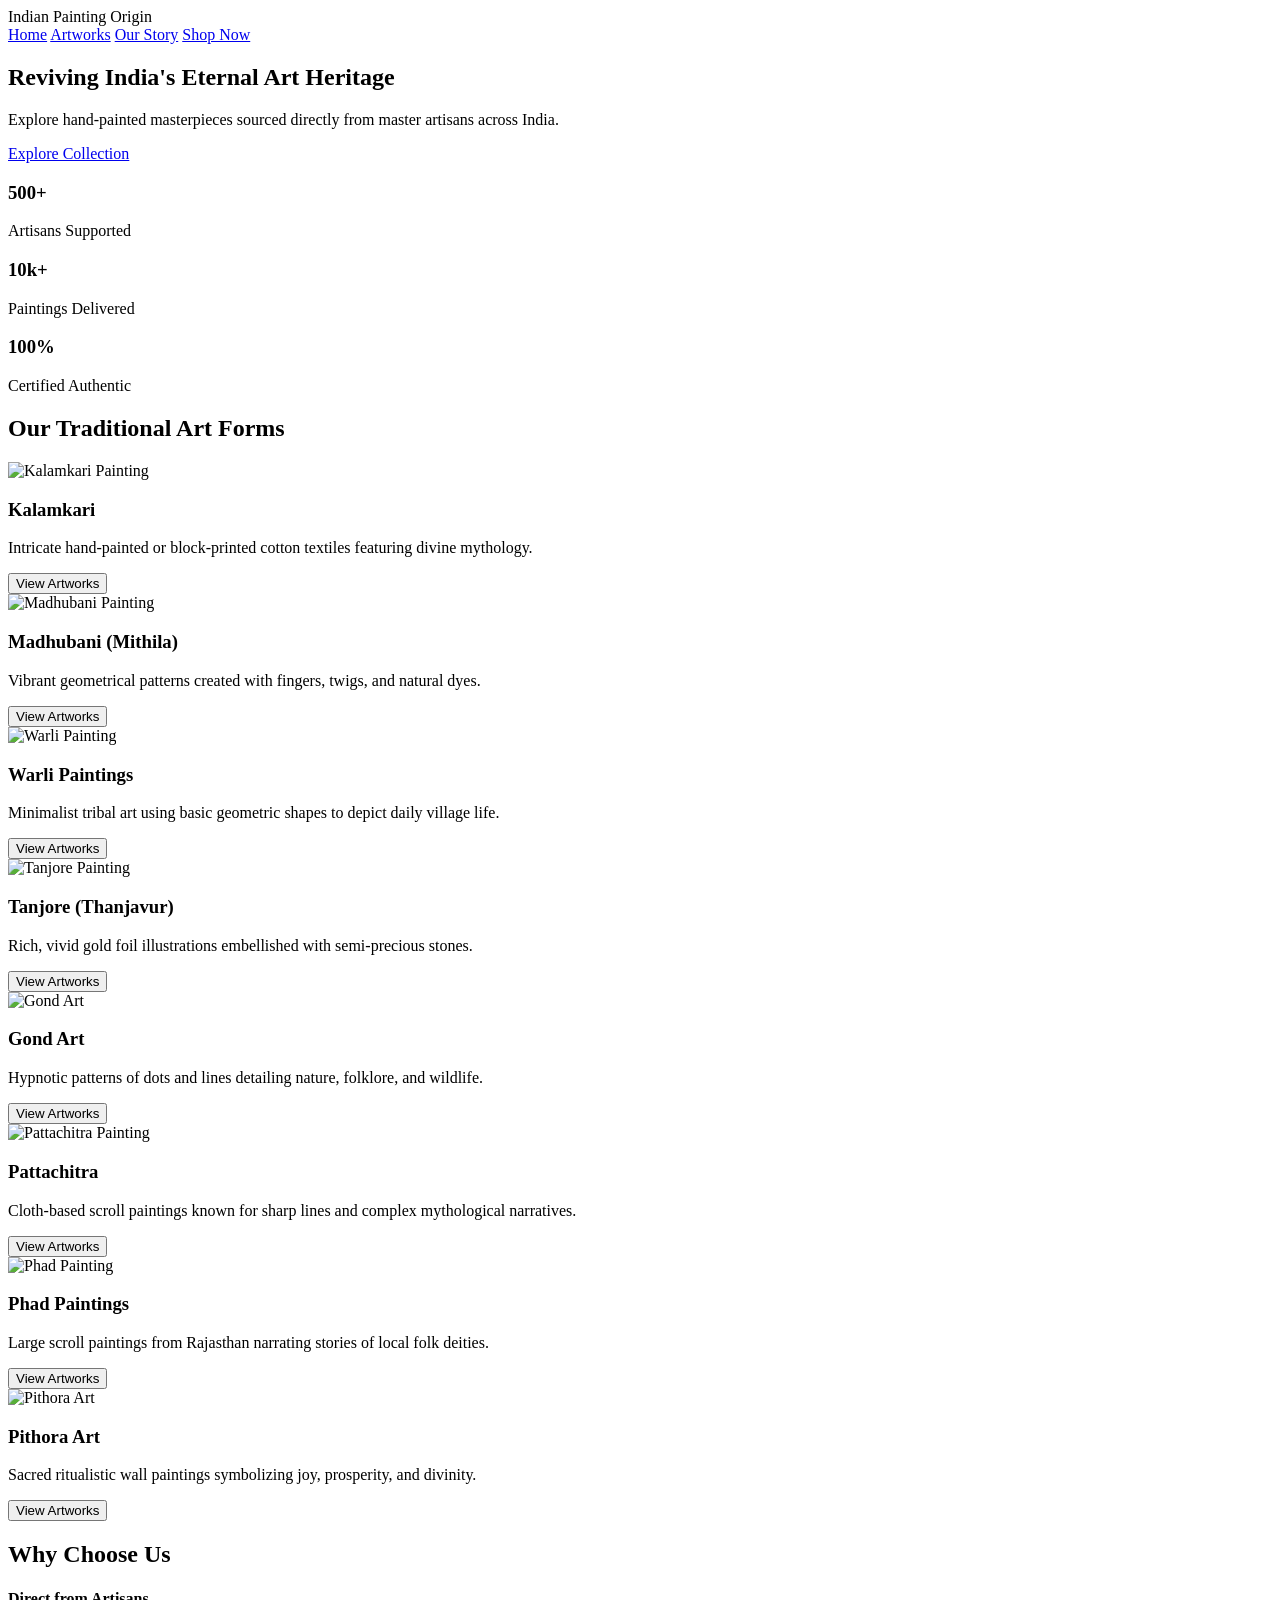
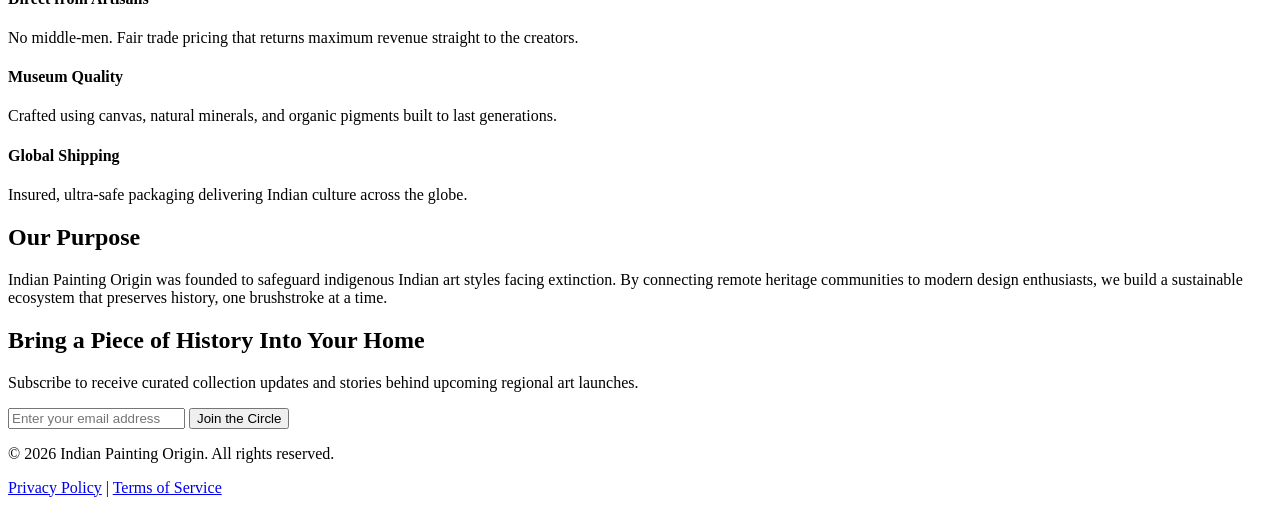
==== index.html @ 0555711a "painting" ====
<!DOCTYPE html>
<html lang="en">
<head>
    <meta charset="UTF-8">
    <meta name="viewport" content="width=device-width, initial-scale=1.0">
    <title>Indian Painting Origin | Authentic Traditional Art</title>
    <link rel="stylesheet" href="style.css">
</head>
<body>

    <header class="site-header">
        <div class="logo">Indian Painting Origin</div>
        <nav class="navbar">
            <a href="#hero">Home</a>
            <a href="#products">Artworks</a>
            <a href="#about">Our Story</a>
            <a href="#contact" class="nav-cta">Shop Now</a>
        </nav>
    </header>

    <section id="hero" class="hero-section">
        <div class="hero-content">
            <h1>Reviving India's Eternal Art Heritage</h1>
            <p>Explore hand-painted masterpieces sourced directly from master artisans across India.</p>
            <a href="#products" class="btn-primary">Explore Collection</a>
        </div>
    </section>

    <section class="trust-section">
        <div class="metric-card">
            <h3>500+</h3>
            <p>Artisans Supported</p>
        </div>
        <div class="metric-card">
            <h3>10k+</h3>
            <p>Paintings Delivered</p>
        </div>
        <div class="metric-card">
            <h3>100%</h3>
            <p>Certified Authentic</p>
        </div>
    </section>

    <section id="products" class="products-section">
        <h2 class="section-title">Our Traditional Art Forms</h2>
        <div class="product-grid">
            
            <div class="product-card">
                <img src="https://via.placeholder.com/350x250?text=Kalamkari+Art" alt="Kalamkari Painting">
                <div class="product-info">
                    <h3>Kalamkari</h3>
                    <p>Intricate hand-painted or block-printed cotton textiles featuring divine mythology.</p>
                    <button class="buy-btn">View Artworks</button>
                </div>
            </div>

            <div class="product-card">
                <img src="https://via.placeholder.com/350x250?text=Madhubani+Art" alt="Madhubani Painting">
                <div class="product-info">
                    <h3>Madhubani (Mithila)</h3>
                    <p>Vibrant geometrical patterns created with fingers, twigs, and natural dyes.</p>
                    <button class="buy-btn">View Artworks</button>
                </div>
            </div>

            <div class="product-card">
                <img src="https://via.placeholder.com/350x250?text=Warli+Art" alt="Warli Painting">
                <div class="product-info">
                    <h3>Warli Paintings</h3>
                    <p>Minimalist tribal art using basic geometric shapes to depict daily village life.</p>
                    <button class="buy-btn">View Artworks</button>
                </div>
            </div>

            <div class="product-card">
                <img src="https://via.placeholder.com/350x250?text=Tanjore+Art" alt="Tanjore Painting">
                <div class="product-info">
                    <h3>Tanjore (Thanjavur)</h3>
                    <p>Rich, vivid gold foil illustrations embellished with semi-precious stones.</p>
                    <button class="buy-btn">View Artworks</button>
                </div>
            </div>

            <div class="product-card">
                <img src="https://via.placeholder.com/350x250?text=Gond+Art" alt="Gond Art">
                <div class="product-info">
                    <h3>Gond Art</h3>
                    <p>Hypnotic patterns of dots and lines detailing nature, folklore, and wildlife.</p>
                    <button class="buy-btn">View Artworks</button>
                </div>
            </div>

            <div class="product-card">
                <img src="https://via.placeholder.com/350x250?text=Pattachitra+Art" alt="Pattachitra Painting">
                <div class="product-info">
                    <h3>Pattachitra</h3>
                    <p>Cloth-based scroll paintings known for sharp lines and complex mythological narratives.</p>
                    <button class="buy-btn">View Artworks</button>
                </div>
            </div>

            <div class="product-card">
                <img src="https://via.placeholder.com/350x250?text=Phad+Art" alt="Phad Painting">
                <div class="product-info">
                    <h3>Phad Paintings</h3>
                    <p>Large scroll paintings from Rajasthan narrating stories of local folk deities.</p>
                    <button class="buy-btn">View Artworks</button>
                </div>
            </div>

            <div class="product-card">
                <img src="https://via.placeholder.com/350x250?text=Pithora+Art" alt="Pithora Art">
                <div class="product-info">
                    <h3>Pithora Art</h3>
                    <p>Sacred ritualistic wall paintings symbolizing joy, prosperity, and divinity.</p>
                    <button class="buy-btn">View Artworks</button>
                </div>
            </div>

        </div>
    </section>

    <section class="features-section">
        <h2 class="section-title">Why Choose Us</h2>
        <div class="features-container">
            <div class="feature-item">
                <h4>Direct from Artisans</h4>
                <p>No middle-men. Fair trade pricing that returns maximum revenue straight to the creators.</p>
            </div>
            <div class="feature-item">
                <h4>Museum Quality</h4>
                <p>Crafted using canvas, natural minerals, and organic pigments built to last generations.</p>
            </div>
            <div class="feature-item">
                <h4>Global Shipping</h4>
                <p>Insured, ultra-safe packaging delivering Indian culture across the globe.</p>
            </div>
        </div>
    </section>

    <section id="about" class="about-section">
        <div class="about-content">
            <h2>Our Purpose</h2>
            <p>Indian Painting Origin was founded to safeguard indigenous Indian art styles facing extinction. By connecting remote heritage communities to modern design enthusiasts, we build a sustainable ecosystem that preserves history, one brushstroke at a time.</p>
        </div>
    </section>

    <section id="contact" class="cta-section">
        <h2>Bring a Piece of History Into Your Home</h2>
        <p>Subscribe to receive curated collection updates and stories behind upcoming regional art launches.</p>
        <form class="cta-form" id="newsletterForm">
            <input type="email" id="emailInput" placeholder="Enter your email address" required>
            <button type="submit" class="btn-submit">Join the Circle</button>
        </form>
    </section>

    <footer class="site-footer">
        <p>&copy; 2026 Indian Painting Origin. All rights reserved.</p>
        <div class="footer-links">
            <a href="#">Privacy Policy</a> | <a href="#">Terms of Service</a>
        </div>
    </footer>

    <script src="script.js"></script>
</body>
</html>
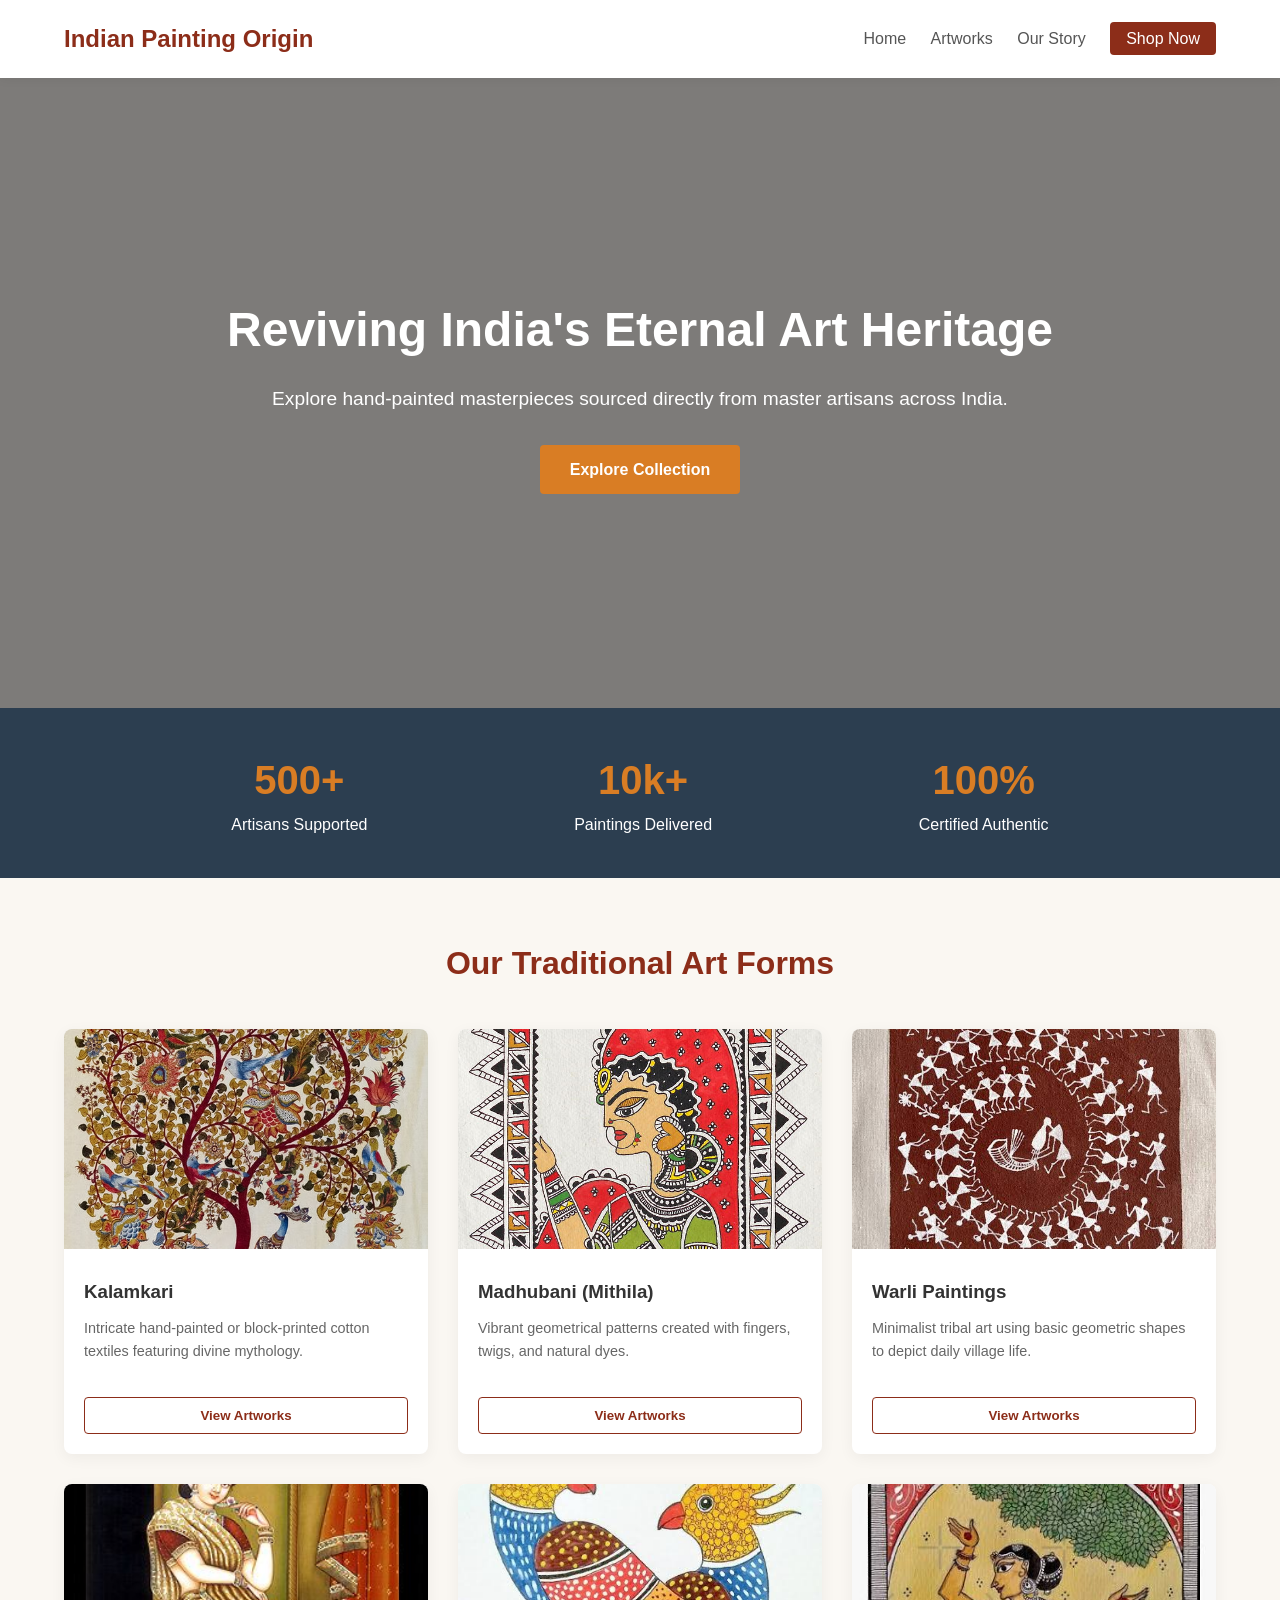
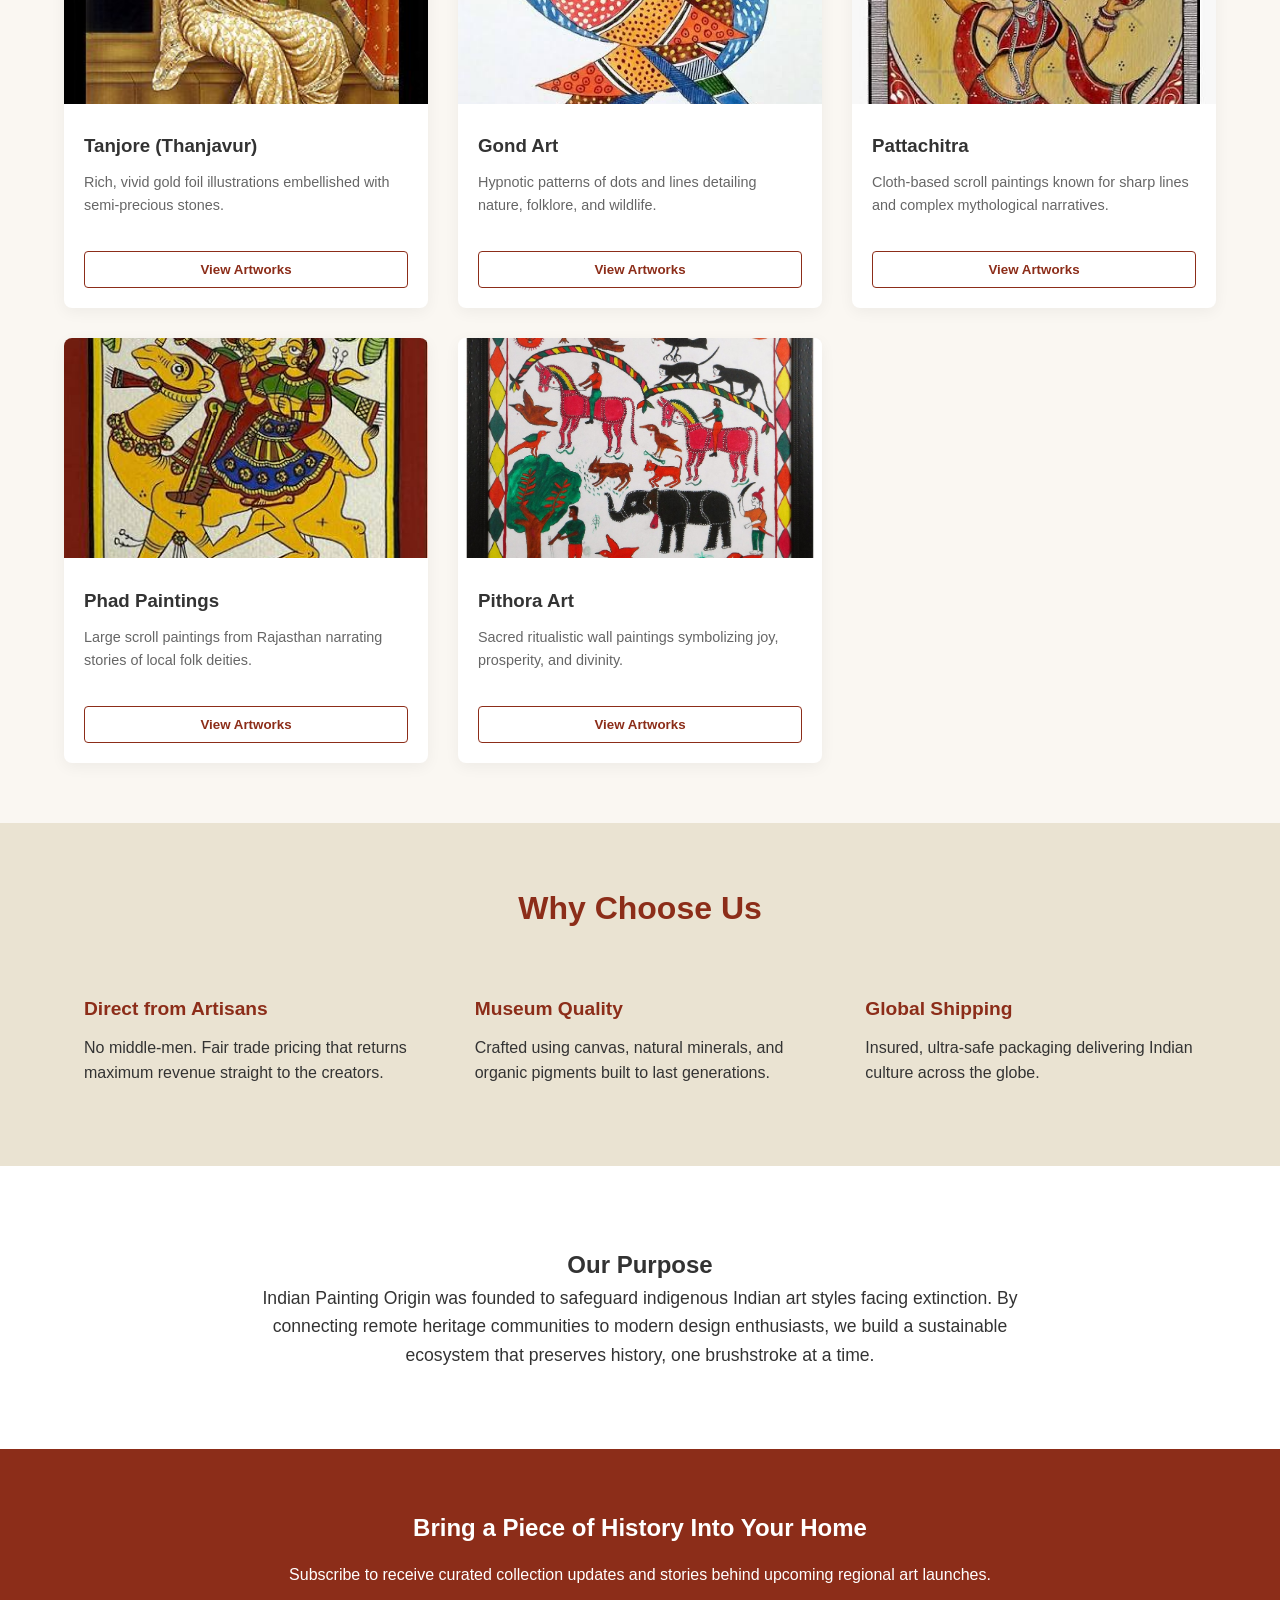
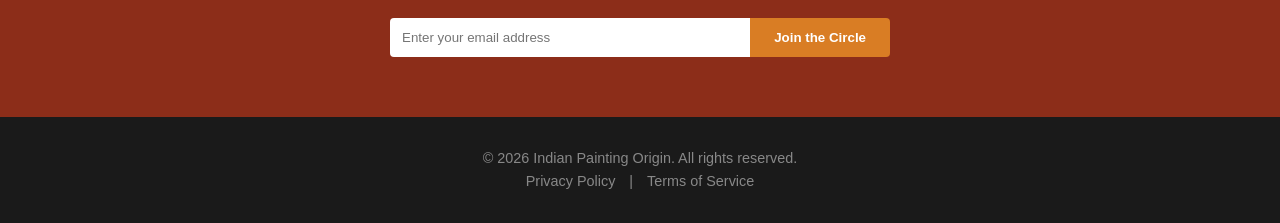
==== commit 349f3526: "painting" ====
--- a/index.html
+++ b/index.html
@@ -4,7 +4,7 @@
     <meta charset="UTF-8">
     <meta name="viewport" content="width=device-width, initial-scale=1.0">
     <title>Indian Painting Origin | Authentic Traditional Art</title>
-    <link rel="stylesheet" href="style.css">
+    <link rel="stylesheet" href="styles.css">
 </head>
 <body>
 
@@ -46,7 +46,7 @@
         <div class="product-grid">
             
             <div class="product-card">
-                <img src="https://via.placeholder.com/350x250?text=Kalamkari+Art" alt="Kalamkari Painting">
+                <img src="/images/first.avif" alt="Kalamkari Painting">
                 <div class="product-info">
                     <h3>Kalamkari</h3>
                     <p>Intricate hand-painted or block-printed cotton textiles featuring divine mythology.</p>
@@ -55,7 +55,7 @@
             </div>
 
             <div class="product-card">
-                <img src="https://via.placeholder.com/350x250?text=Madhubani+Art" alt="Madhubani Painting">
+                <img src="/images/secound.jpg" alt="Madhubani Painting">
                 <div class="product-info">
                     <h3>Madhubani (Mithila)</h3>
                     <p>Vibrant geometrical patterns created with fingers, twigs, and natural dyes.</p>
@@ -64,7 +64,7 @@
             </div>
 
             <div class="product-card">
-                <img src="https://via.placeholder.com/350x250?text=Warli+Art" alt="Warli Painting">
+                <img src="/images/thid.jpg" alt="Warli Painting">
                 <div class="product-info">
                     <h3>Warli Paintings</h3>
                     <p>Minimalist tribal art using basic geometric shapes to depict daily village life.</p>
@@ -73,7 +73,7 @@
             </div>
 
             <div class="product-card">
-                <img src="https://via.placeholder.com/350x250?text=Tanjore+Art" alt="Tanjore Painting">
+                <img src="/images/four.jpg" alt="Tanjore Painting">
                 <div class="product-info">
                     <h3>Tanjore (Thanjavur)</h3>
                     <p>Rich, vivid gold foil illustrations embellished with semi-precious stones.</p>
@@ -82,7 +82,7 @@
             </div>
 
             <div class="product-card">
-                <img src="https://via.placeholder.com/350x250?text=Gond+Art" alt="Gond Art">
+                <img src="/images/five.jpg" alt="Gond Art">
                 <div class="product-info">
                     <h3>Gond Art</h3>
                     <p>Hypnotic patterns of dots and lines detailing nature, folklore, and wildlife.</p>
@@ -91,7 +91,7 @@
             </div>
 
             <div class="product-card">
-                <img src="https://via.placeholder.com/350x250?text=Pattachitra+Art" alt="Pattachitra Painting">
+                <img src="/images/six.jpg" alt="Pattachitra Painting">
                 <div class="product-info">
                     <h3>Pattachitra</h3>
                     <p>Cloth-based scroll paintings known for sharp lines and complex mythological narratives.</p>
@@ -100,7 +100,7 @@
             </div>
 
             <div class="product-card">
-                <img src="https://via.placeholder.com/350x250?text=Phad+Art" alt="Phad Painting">
+                <img src="/images/seven.jpg" alt="Phad Painting">
                 <div class="product-info">
                     <h3>Phad Paintings</h3>
                     <p>Large scroll paintings from Rajasthan narrating stories of local folk deities.</p>
@@ -109,7 +109,7 @@
             </div>
 
             <div class="product-card">
-                <img src="https://via.placeholder.com/350x250?text=Pithora+Art" alt="Pithora Art">
+                <img src="/images/eight.jpg" alt="Pithora Art">
                 <div class="product-info">
                     <h3>Pithora Art</h3>
                     <p>Sacred ritualistic wall paintings symbolizing joy, prosperity, and divinity.</p>
--- a/styles.css
+++ b/styles.css
@@ -0,0 +1,281 @@
+/* --- GLOBAL RESETS & TYPOGRAPHY --- */
+* {
+    margin: 0;
+    padding: 0;
+    box-sizing: border-box; /* Layout calculation model that includes borders/padding inside widths */
+}
+
+body {
+    font-family: 'Segoe UI', Tahoma, Geneva, Verdana, sans-serif;
+    color: #333;
+    line-height: 1.6;
+    background-color: #faf7f2; /* Soft ivory/cream tint to complement traditional art themes */
+}
+
+/* --- 1. HEADER & NAVBAR STYLES --- */
+.site-header {
+    background-color: #ffffff;
+    display: flex;
+    justify-content: space-between; /* Pushes logo to left, navbar links to the right */
+    align-items: center;
+    padding: 20px 5%;
+    position: sticky; /* Keeps navbar visible at the top while scrolling */
+    top: 0;
+    z-index: 1000; /* Keeps navbar above all standard page layers */
+    box-shadow: 0 2px 10px rgba(0, 0, 0, 0.05);
+}
+
+.logo {
+    font-size: 1.5rem;
+    font-weight: bold;
+    color: #8c2d19; /* Rich madder red accent color */
+}
+
+.navbar a {
+    text-decoration: none;
+    color: #555;
+    margin-left: 20px;
+    font-weight: 500;
+    transition: color 0.3s ease;
+}
+
+.navbar a:hover {
+    color: #8c2d19;
+}
+
+.navbar .nav-cta {
+    background-color: #8c2d19;
+    color: #fff;
+    padding: 8px 16px;
+    border-radius: 4px;
+}
+
+.navbar .nav-cta:hover {
+    background-color: #611e0f;
+    color: #fff;
+}
+
+/* --- 2. HERO SECTION STYLES --- */
+.hero-section {
+    /* Using a fallback color with a texturized background placeholder layout */
+    background: linear-gradient(rgba(0, 0, 0, 0.5), rgba(0, 0, 0, 0.5)), url('https://via.placeholder.com/1920x800?text=Indian+Painting+Origin+Banner') no-repeat center center/cover;
+    height: 70vh; /* Takes up 70% of the visible browser height */
+    display: flex;
+    justify-content: center;
+    align-items: center;
+    text-align: center;
+    color: #ffffff;
+}
+
+.hero-content h1 {
+    font-size: 3rem;
+    margin-bottom: 15px;
+}
+
+.hero-content p {
+    font-size: 1.2rem;
+    margin-bottom: 30px;
+}
+
+.btn-primary {
+    display: inline-block;
+    padding: 12px 30px;
+    background-color: #d97d24; /* Warm marigold yellow-orange button */
+    color: #fff;
+    text-decoration: none;
+    font-weight: bold;
+    border-radius: 4px;
+    transition: background 0.3s;
+}
+
+.btn-primary:hover {
+    background-color: #b56214;
+}
+
+/* --- 3. TRUST SECTION STYLES --- */
+.trust-section {
+    background-color: #2c3e50; /* Contrasting deep slate background for metrics visibility */
+    color: #fff;
+    display: flex;
+    justify-content: space-around;
+    padding: 40px 10%;
+    text-align: center;
+}
+
+.metric-card h3 {
+    font-size: 2.5rem;
+    color: #d97d24;
+}
+
+/* --- 4. PRODUCTS SECTION STYLES --- */
+.products-section {
+    padding: 60px 5%;
+}
+
+.section-title {
+    text-align: center;
+    font-size: 2rem;
+    margin-bottom: 40px;
+    color: #8c2d19;
+}
+
+.product-grid {
+    display: grid;
+    /* Automatically creates columns based on available space with a minimum card width of 280px */
+    grid-template-columns: repeat(auto-fit, minmax(280px, 1fr));
+    gap: 30px; /* Space between rows and columns */
+}
+
+.product-card {
+    background-color: #fff;
+    border-radius: 8px;
+    overflow: hidden; /* Ensures image corners match card border radius */
+    box-shadow: 0 4px 15px rgba(0, 0, 0, 0.05);
+    transition: transform 0.3s ease;
+}
+
+.product-card:hover {
+    transform: translateY(-5px); /* Gentle interactive lifting movement on hover */
+}
+
+.product-card img {
+    width: 100%;
+    height: 220px;
+    object-fit: cover; /* Keeps image proportions regular across varying image layouts */
+}
+
+.product-info {
+    padding: 20px;
+}
+
+.product-info h3 {
+    margin-bottom: 10px;
+    color: #333;
+}
+
+.product-info p {
+    font-size: 0.9rem;
+    color: #666;
+    margin-bottom: 20px;
+    height: 60px; /* Aligns text flow across uniform height restrictions */
+    overflow: hidden;
+}
+
+.buy-btn {
+    width: 100%;
+    padding: 10px;
+    border: 1px solid #8c2d19;
+    background: transparent;
+    color: #8c2d19;
+    font-weight: bold;
+    cursor: pointer;
+    border-radius: 4px;
+    transition: all 0.3s;
+}
+
+.buy-btn:hover {
+    background-color: #8c2d19;
+    color: #fff;
+}
+
+/* --- 5. FEATURES STYLES --- */
+.features-section {
+    background-color: #eae3d2;
+    padding: 60px 5%;
+}
+
+.features-container {
+    display: flex;
+    justify-content: space-between;
+    gap: 20px;
+    flex-wrap: wrap; /* Wraps items cleanly on smaller screens */
+}
+
+.feature-item {
+    flex: 1;
+    min-width: 250px;
+    padding: 20px;
+}
+
+.feature-item h4 {
+    color: #8c2d19;
+    margin-bottom: 10px;
+    font-size: 1.2rem;
+}
+
+/* --- 6. ABOUT SECTION STYLES --- */
+.about-section {
+    padding: 80px 15%;
+    text-align: center;
+    background-color: #fff;
+}
+
+.about-content p {
+    font-size: 1.1rem;
+    max-width: 800px;
+    margin: 0 auto;
+}
+
+/* --- 7. CTA SECTION STYLES --- */
+.cta-section {
+    background-color: #8c2d19;
+    color: #fff;
+    text-align: center;
+    padding: 60px 5%;
+}
+
+.cta-section h2 {
+    margin-bottom: 15px;
+}
+
+.cta-section p {
+    margin-bottom: 30px;
+}
+
+.cta-form {
+    display: flex;
+    justify-content: center;
+    max-width: 500px;
+    margin: 0 auto;
+}
+
+.cta-form input {
+    flex: 1;
+    padding: 12px;
+    border: none;
+    border-radius: 4px 0 0 4px; /* Matches rounded edges cleanly with the flat button side */
+}
+
+.btn-submit {
+    padding: 12px 24px;
+    background-color: #d97d24;
+    border: none;
+    color: #fff;
+    font-weight: bold;
+    border-radius: 0 4px 4px 0;
+    cursor: pointer;
+    transition: background 0.3s;
+}
+
+.btn-submit:hover {
+    background-color: #b56214;
+}
+
+/* --- 8. FOOTER STYLES --- */
+.site-footer {
+    background-color: #1a1a1a;
+    color: #888;
+    text-align: center;
+    padding: 30px 5%;
+    font-size: 0.9rem;
+}
+
+.footer-links a {
+    color: #888;
+    text-decoration: none;
+    margin: 0 10px;
+}
+
+.footer-links a:hover {
+    color: #fff;
+}
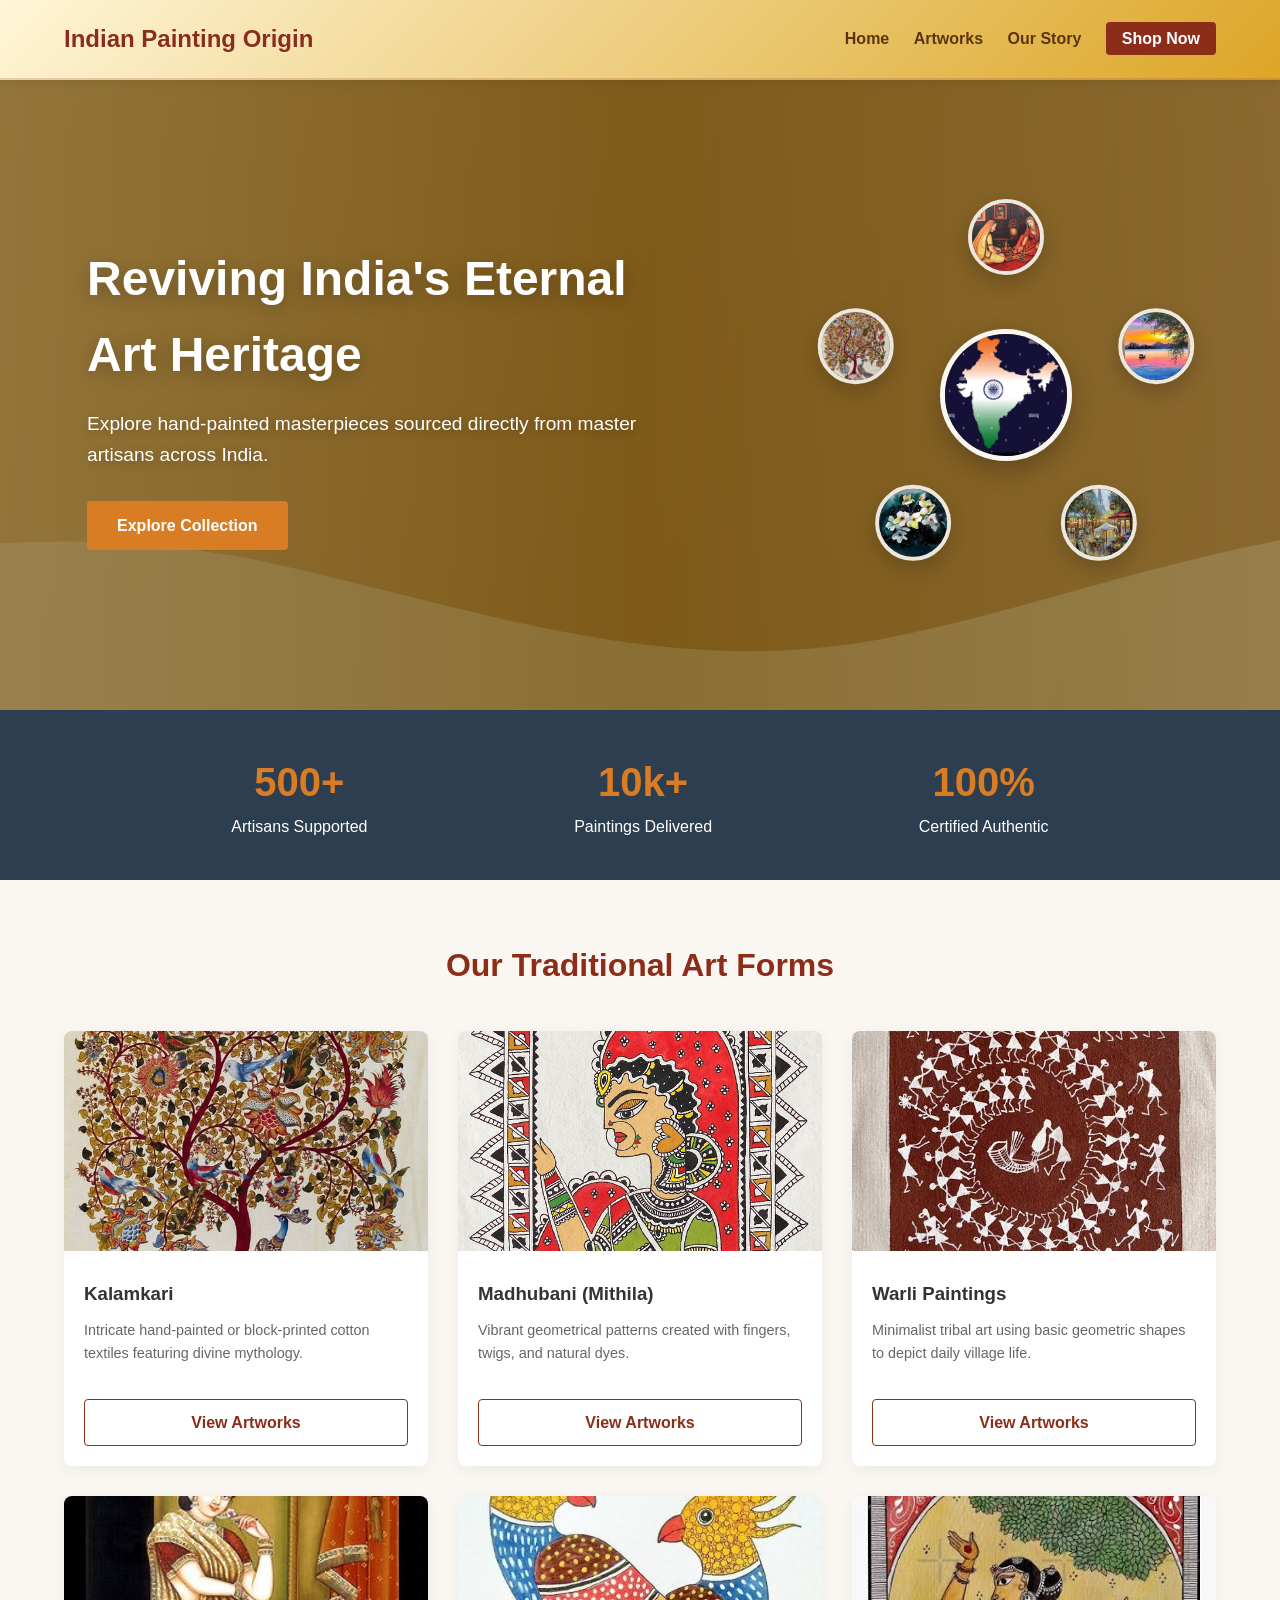
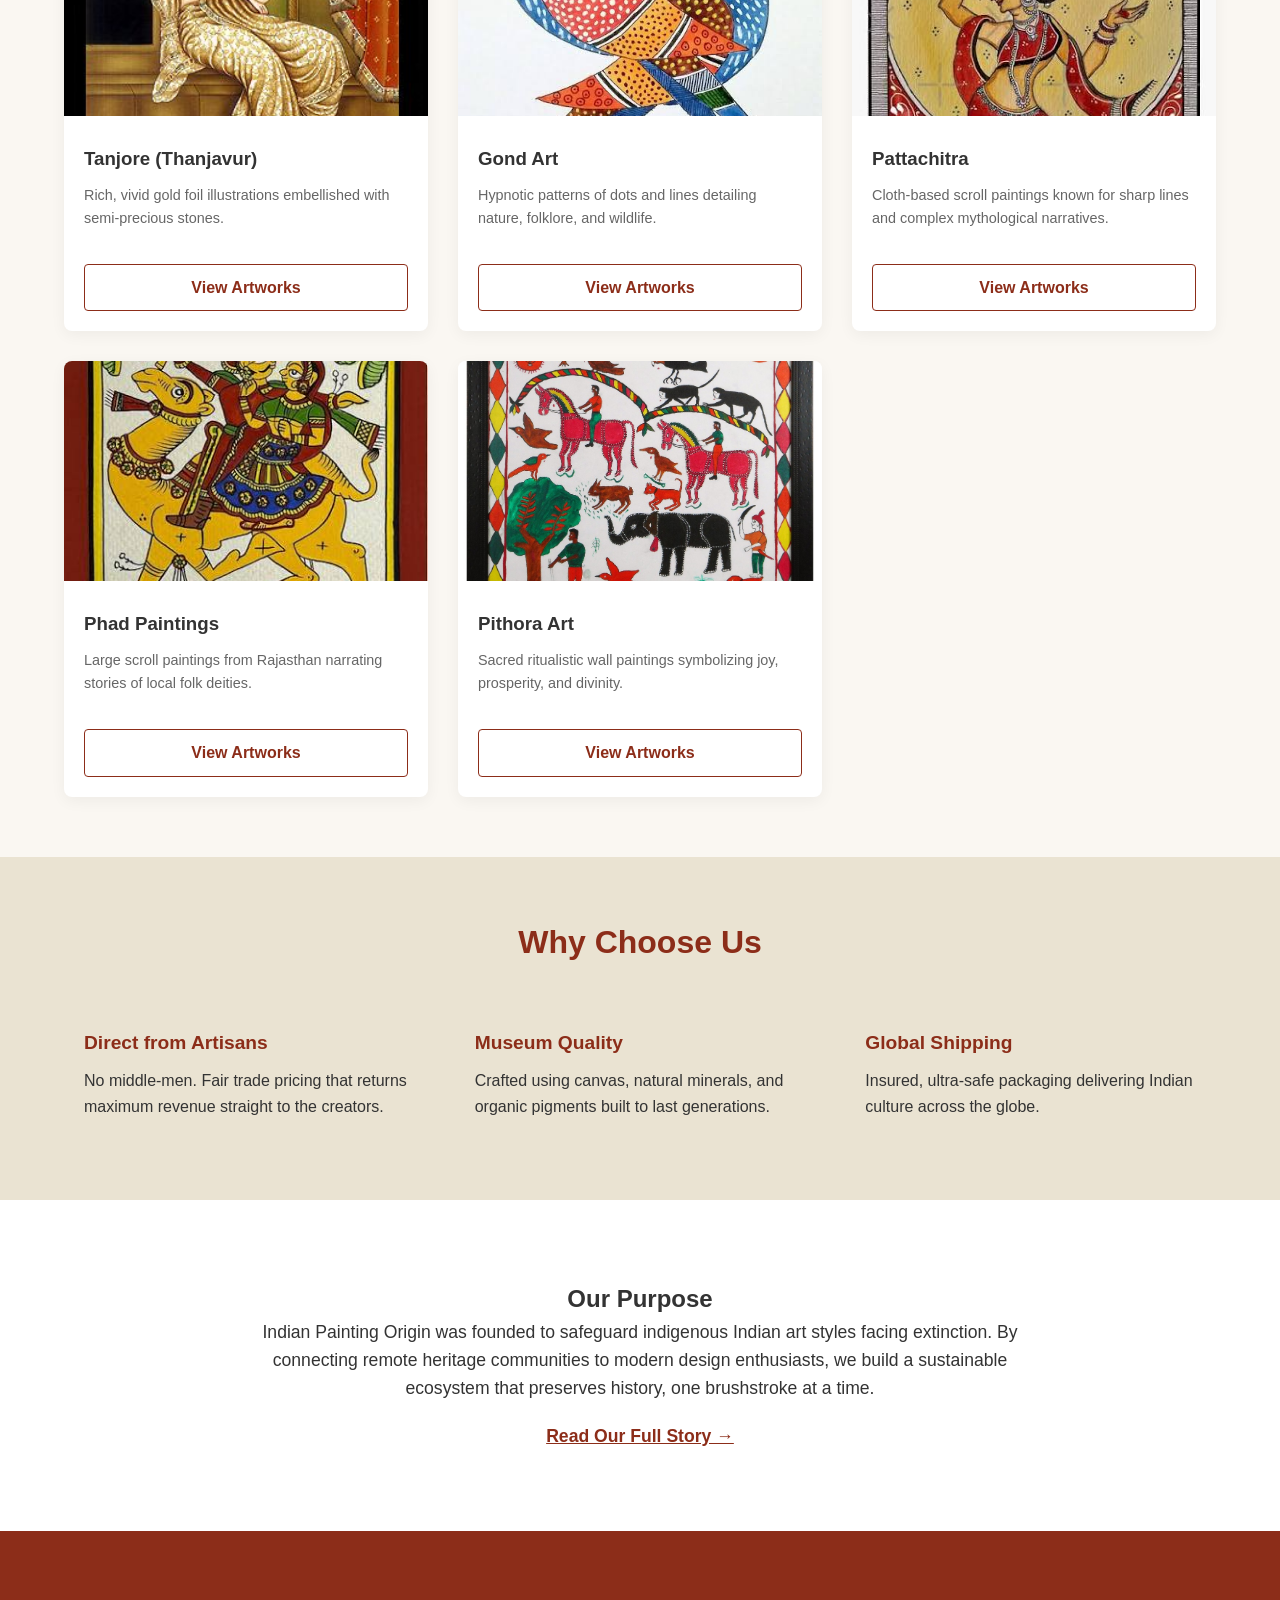
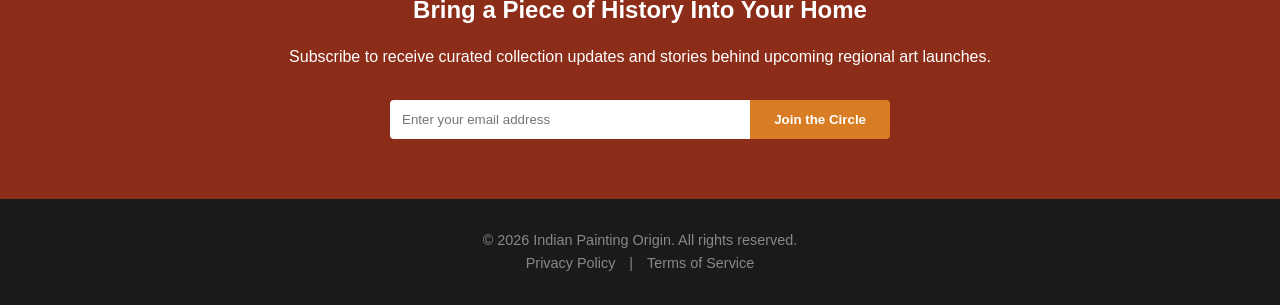
==== commit 9dac0f45: "painting" ====
--- a/index.html
+++ b/index.html
@@ -13,16 +13,27 @@
         <nav class="navbar">
             <a href="#hero">Home</a>
             <a href="#products">Artworks</a>
-            <a href="#about">Our Story</a>
-            <a href="#contact" class="nav-cta">Shop Now</a>
+            <a href="about.html">Our Story</a>
+            <a href="contact.html" class="nav-cta">Shop Now</a>
         </nav>
     </header>
 
     <section id="hero" class="hero-section">
-        <div class="hero-content">
-            <h1>Reviving India's Eternal Art Heritage</h1>
-            <p>Explore hand-painted masterpieces sourced directly from master artisans across India.</p>
-            <a href="#products" class="btn-primary">Explore Collection</a>
+        <div class="hero-left-panel">
+            <div class="hero-content">
+                <h1>Reviving India's Eternal Art Heritage</h1>
+                <p>Explore hand-painted masterpieces sourced directly from master artisans across India.</p>
+                <a href="#products" class="btn-primary">Explore Collection</a>
+            </div>
+        </div>
+
+        <div class="circular-images" aria-hidden="true">
+            <img class="center-photo-circle" src="/images/5.jpg" alt="Featured artwork">
+            <img class="circle-photo" src="/images/1.jpg" alt="Artistic sample 1">
+            <img class="circle-photo" src="/images/2.jpg" alt="Artistic sample 2">
+            <img class="circle-photo" src="/images/3.jpg" alt="Artistic sample 3">
+            <img class="circle-photo" src="/images/4.jpg" alt="Artistic sample 4">
+            <img class="circle-photo" src="images/first.avif" alt="Artistic sample 5">
         </div>
     </section>
 
@@ -50,7 +61,7 @@
                 <div class="product-info">
                     <h3>Kalamkari</h3>
                     <p>Intricate hand-painted or block-printed cotton textiles featuring divine mythology.</p>
-                    <button class="buy-btn">View Artworks</button>
+                    <a href="kalamkari.html" class="buy-btn" style="display: block; text-align: center; text-decoration: none;">View Artworks</a>
                 </div>
             </div>
 
@@ -59,7 +70,7 @@
                 <div class="product-info">
                     <h3>Madhubani (Mithila)</h3>
                     <p>Vibrant geometrical patterns created with fingers, twigs, and natural dyes.</p>
-                    <button class="buy-btn">View Artworks</button>
+                    <a href="madhubani.html" class="buy-btn" style="display: block; text-align: center; text-decoration: none;">View Artworks</a>
                 </div>
             </div>
 
@@ -68,7 +79,7 @@
                 <div class="product-info">
                     <h3>Warli Paintings</h3>
                     <p>Minimalist tribal art using basic geometric shapes to depict daily village life.</p>
-                    <button class="buy-btn">View Artworks</button>
+                    <a href="warli.html" class="buy-btn" style="display: block; text-align: center; text-decoration: none;">View Artworks</a>
                 </div>
             </div>
 
@@ -77,7 +88,7 @@
                 <div class="product-info">
                     <h3>Tanjore (Thanjavur)</h3>
                     <p>Rich, vivid gold foil illustrations embellished with semi-precious stones.</p>
-                    <button class="buy-btn">View Artworks</button>
+                    <a href="tanjore.html" class="buy-btn" style="display: block; text-align: center; text-decoration: none;">View Artworks</a>
                 </div>
             </div>
 
@@ -86,7 +97,7 @@
                 <div class="product-info">
                     <h3>Gond Art</h3>
                     <p>Hypnotic patterns of dots and lines detailing nature, folklore, and wildlife.</p>
-                    <button class="buy-btn">View Artworks</button>
+                    <a href="gond.html" class="buy-btn" style="display: block; text-align: center; text-decoration: none;">View Artworks</a>
                 </div>
             </div>
 
@@ -95,7 +106,7 @@
                 <div class="product-info">
                     <h3>Pattachitra</h3>
                     <p>Cloth-based scroll paintings known for sharp lines and complex mythological narratives.</p>
-                    <button class="buy-btn">View Artworks</button>
+                    <a href="pattachitra.html" class="buy-btn" style="display: block; text-align: center; text-decoration: none;">View Artworks</a>
                 </div>
             </div>
 
@@ -104,7 +115,7 @@
                 <div class="product-info">
                     <h3>Phad Paintings</h3>
                     <p>Large scroll paintings from Rajasthan narrating stories of local folk deities.</p>
-                    <button class="buy-btn">View Artworks</button>
+                    <a href="phad.html" class="buy-btn" style="display: block; text-align: center; text-decoration: none;">View Artworks</a>
                 </div>
             </div>
 
@@ -113,7 +124,7 @@
                 <div class="product-info">
                     <h3>Pithora Art</h3>
                     <p>Sacred ritualistic wall paintings symbolizing joy, prosperity, and divinity.</p>
-                    <button class="buy-btn">View Artworks</button>
+                    <a href="pithora.html" class="buy-btn" style="display: block; text-align: center; text-decoration: none;">View Artworks</a>
                 </div>
             </div>
 
@@ -142,6 +153,7 @@
         <div class="about-content">
             <h2>Our Purpose</h2>
             <p>Indian Painting Origin was founded to safeguard indigenous Indian art styles facing extinction. By connecting remote heritage communities to modern design enthusiasts, we build a sustainable ecosystem that preserves history, one brushstroke at a time.</p>
+            <p style="margin-top: 20px;"><a href="about.html" style="color: #8c2d19; font-weight: bold; text-decoration: underline;">Read Our Full Story &rarr;</a></p>
         </div>
     </section>
 
--- a/styles.css
+++ b/styles.css
@@ -14,28 +14,30 @@
 
 /* --- 1. HEADER & NAVBAR STYLES --- */
 .site-header {
-    background-color: #ffffff;
-    display: flex;
-    justify-content: space-between; /* Pushes logo to left, navbar links to the right */
+    background: linear-gradient(135deg, rgba(255,245,214,0.95), rgba(218, 161, 27, 0.95));
+    display: flex;
+    justify-content: space-between;
     align-items: center;
     padding: 20px 5%;
-    position: sticky; /* Keeps navbar visible at the top while scrolling */
+    position: sticky;
     top: 0;
-    z-index: 1000; /* Keeps navbar above all standard page layers */
-    box-shadow: 0 2px 10px rgba(0, 0, 0, 0.05);
+    z-index: 1000;
+    box-shadow: 0 2px 10px rgba(0, 0, 0, 0.08);
+    border-bottom: 2px solid rgba(140, 45, 25, 0.2);
 }
 
 .logo {
     font-size: 1.5rem;
     font-weight: bold;
-    color: #8c2d19; /* Rich madder red accent color */
+    color: #8c2d19;
+    text-shadow: 0 1px 2px rgba(255,255,255,0.4);
 }
 
 .navbar a {
     text-decoration: none;
-    color: #555;
+    color: #5a3510;
     margin-left: 20px;
-    font-weight: 500;
+    font-weight: 600;
     transition: color 0.3s ease;
 }
 
@@ -57,25 +59,107 @@
 
 /* --- 2. HERO SECTION STYLES --- */
 .hero-section {
-    /* Using a fallback color with a texturized background placeholder layout */
-    background: linear-gradient(rgba(0, 0, 0, 0.5), rgba(0, 0, 0, 0.5)), url('https://via.placeholder.com/1920x800?text=Indian+Painting+Origin+Banner') no-repeat center center/cover;
-    height: 70vh; /* Takes up 70% of the visible browser height */
-    display: flex;
-    justify-content: center;
+    background: linear-gradient(rgba(36, 24, 10, 0.45), rgba(36, 24, 10, 0.45)), url('images/header-painting.svg') no-repeat center center/cover;
+    min-height: 70vh;
+    display: flex;
+    justify-content: space-between;
     align-items: center;
-    text-align: center;
+    text-align: left;
     color: #ffffff;
+    position: relative;
+    overflow: hidden;
+    padding: 40px 5%;
+    gap: 32px;
+    flex-wrap: wrap;
+}
+
+.hero-section::before {
+    content: '';
+    position: absolute;
+    inset: 0;
+    background: linear-gradient(90deg, rgba(255,255,255,0.12), rgba(255,255,255,0), rgba(255,255,255,0.12));
+    pointer-events: none;
+}
+
+.hero-left-panel {
+    position: relative;
+    z-index: 1;
+    max-width: 620px;
+    margin-left: 2%;
+    display: flex;
+    flex-direction: column;
+    gap: 20px;
+}
+
+.hero-content {
+    max-width: 620px;
+    position: relative;
 }
 
 .hero-content h1 {
     font-size: 3rem;
     margin-bottom: 15px;
+    text-shadow: 0 4px 18px rgba(0,0,0,0.25);
 }
 
 .hero-content p {
     font-size: 1.2rem;
     margin-bottom: 30px;
-}
+    text-shadow: 0 2px 10px rgba(0,0,0,0.25);
+}
+
+.circular-images {
+    position: relative;
+    right: auto;
+    top: auto;
+    transform: none;
+    width: 420px;
+    height: 420px;
+    z-index: 0;
+    flex-shrink: 0;
+}
+
+.circular-images .circle-photo,
+.circular-images .center-photo-circle {
+    pointer-events: none;
+}
+
+.circular-images .circle-photo {
+    position: absolute;
+    top: 50%;
+    left: 50%;
+    width: 76px;
+    height: 76px;
+    border-radius: 50%;
+    border: 4px solid rgba(255,255,255,0.85);
+    object-fit: cover;
+    box-shadow: 0 8px 20px rgba(0,0,0,0.2);
+    transform: translate(-50%, -50%) rotate(var(--angle)) translateY(calc(-1 * var(--orbit))) rotate(calc(-1 * var(--angle)));
+    user-select: none;
+}
+
+.circular-images .center-photo-circle {
+    position: absolute;
+    top: 50%;
+    left: 50%;
+    transform: translate(-50%, -50%);
+    width: 132px;
+    height: 132px;
+    border-radius: 50%;
+    border: 5px solid rgba(255,255,255,0.95);
+    object-fit: cover;
+    box-shadow: 0 10px 24px rgba(0,0,0,0.25);
+    z-index: 2;
+    user-select: none;
+}
+
+.circular-images .circle-photo:nth-child(2) { --angle: 0deg; --orbit: 158px; }
+.circular-images .circle-photo:nth-child(3) { --angle: 72deg; --orbit: 158px; }
+.circular-images .circle-photo:nth-child(4) { --angle: 144deg; --orbit: 158px; }
+.circular-images .circle-photo:nth-child(5) { --angle: 216deg; --orbit: 158px; }
+.circular-images .circle-photo:nth-child(6) { --angle: 288deg; --orbit: 158px; }
+
+
 
 .btn-primary {
     display: inline-block;
@@ -278,4 +362,180 @@
 
 .footer-links a:hover {
     color: #fff;
+}
+
+/* --- 9. ARTWORKS PAGE STYLES --- */
+.artworks-hero {
+    background: linear-gradient(135deg, #7c2d12, #b45309);
+    color: #fff;
+    padding: 80px 5%;
+}
+
+.artworks-hero__content {
+    max-width: 800px;
+    margin: 0 auto;
+}
+
+.eyebrow {
+    text-transform: uppercase;
+    letter-spacing: 0.25em;
+    font-size: 0.8rem;
+    font-weight: 700;
+    margin-bottom: 10px;
+    opacity: 0.9;
+}
+
+.artworks-hero h1 {
+    font-size: 2.4rem;
+    margin-bottom: 12px;
+}
+
+.artworks-section {
+    padding: 40px 5% 80px;
+    display: grid;
+    gap: 24px;
+}
+
+.artwork-card {
+    border-radius: 22px;
+    padding: 24px;
+    box-shadow: 0 12px 30px rgba(0,0,0,0.08);
+}
+
+.artwork-card--kalamkari { background: #fdf2d8; }
+.artwork-card--madhubani { background: #fde68a; }
+.artwork-card--warli { background: #fef3c7; }
+.artwork-card--tanjore { background: #fce7f3; }
+.artwork-card--gond { background: #dcfce7; }
+.artwork-card--pattachitra { background: #e0f2fe; }
+.artwork-card--phad { background: #f5e0c3; }
+.artwork-card--pithora { background: #f3e8ff; }
+
+.artwork-card__header {
+    display: flex;
+    justify-content: space-between;
+    align-items: center;
+    gap: 16px;
+    margin-bottom: 12px;
+}
+
+.artwork-card h2 {
+    color: #6b2c0f;
+    margin-top: 4px;
+}
+
+.artwork-tag {
+    font-size: 0.85rem;
+    font-weight: 700;
+    letter-spacing: 0.08em;
+    text-transform: uppercase;
+    color: #7c2d12;
+}
+
+.artwork-badge {
+    background: rgba(255,255,255,0.7);
+    padding: 8px 12px;
+    border-radius: 999px;
+    font-size: 0.8rem;
+    font-weight: 600;
+    color: #4a2c0f;
+}
+
+.artwork-history {
+    margin-bottom: 16px;
+    color: #5b3a22;
+}
+
+.artwork-grid {
+    display: grid;
+    grid-template-columns: repeat(auto-fit, minmax(180px, 1fr));
+    gap: 16px;
+}
+
+.art-image-card {
+    background: rgba(255,255,255,0.7);
+    border-radius: 14px;
+    overflow: hidden;
+    box-shadow: 0 8px 20px rgba(0,0,0,0.06);
+}
+
+.art-image-card img {
+    width: 100%;
+    height: 150px;
+    object-fit: cover;
+    display: block;
+}
+
+.art-image-meta {
+    display: flex;
+    justify-content: space-between;
+    align-items: center;
+    padding: 10px 12px;
+    font-size: 0.9rem;
+    color: #4a2c0f;
+}
+
+.art-image-meta button {
+    border: none;
+    background: #8c2d19;
+    color: #fff;
+    padding: 6px 10px;
+    border-radius: 999px;
+    cursor: pointer;
+}
+
+.contact-section {
+    background: #f7efe3;
+    padding: 60px 5%;
+    display: grid;
+    grid-template-columns: 2fr 1fr;
+    gap: 24px;
+}
+
+.contact-card,
+.contact-details {
+    background: #fff;
+    border-radius: 20px;
+    padding: 24px;
+    box-shadow: 0 10px 24px rgba(0,0,0,0.06);
+}
+
+.contact-form {
+    display: flex;
+    flex-direction: column;
+    gap: 12px;
+    margin-top: 16px;
+}
+
+.contact-form input,
+.contact-form textarea {
+    padding: 12px;
+    border: 1px solid #e5caa4;
+    border-radius: 10px;
+    font: inherit;
+}
+
+.contact-form button {
+    border: none;
+    background: #8c2d19;
+    color: #fff;
+    padding: 12px 16px;
+    border-radius: 10px;
+    cursor: pointer;
+}
+
+.contact-details h3 {
+    margin-bottom: 10px;
+    color: #7c2d12;
+}
+
+@media (max-width: 768px) {
+    .contact-section {
+        grid-template-columns: 1fr;
+    }
+
+    .artwork-card__header {
+        flex-direction: column;
+        align-items: flex-start;
+    }
 }
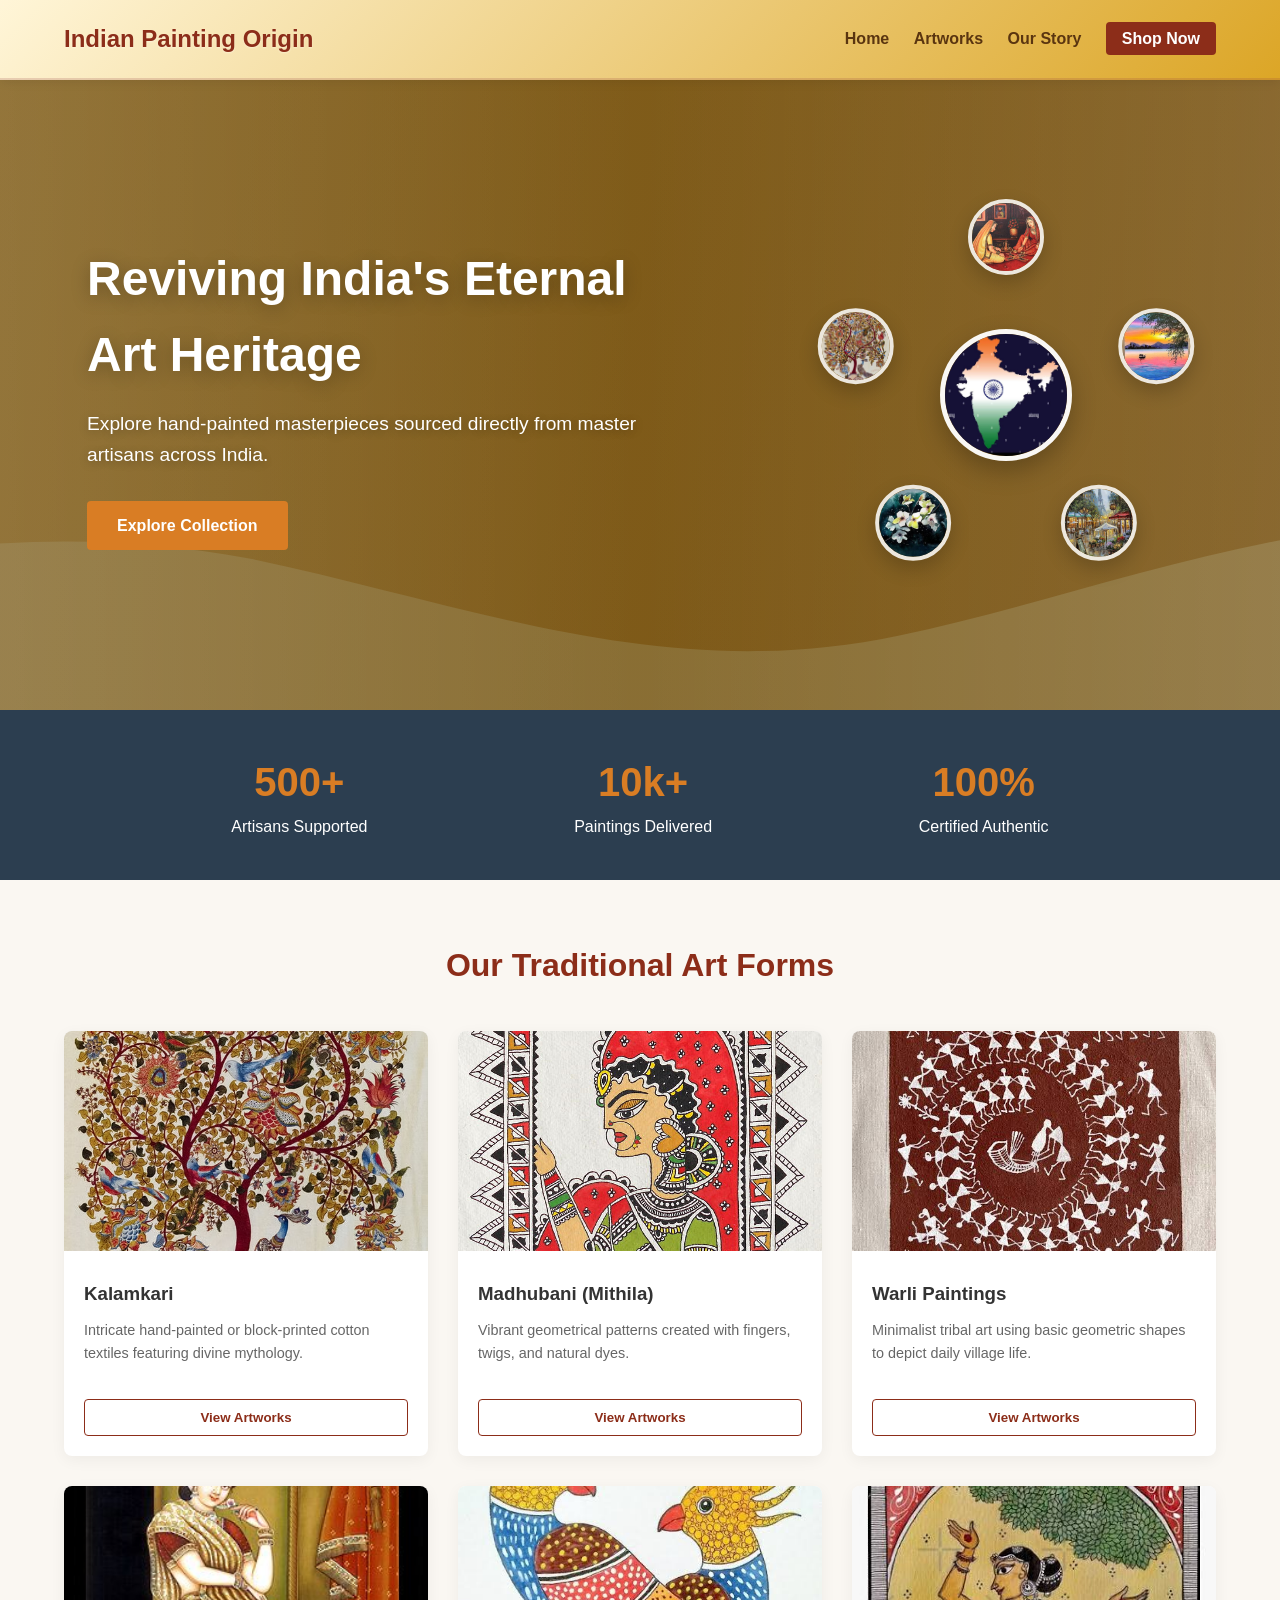
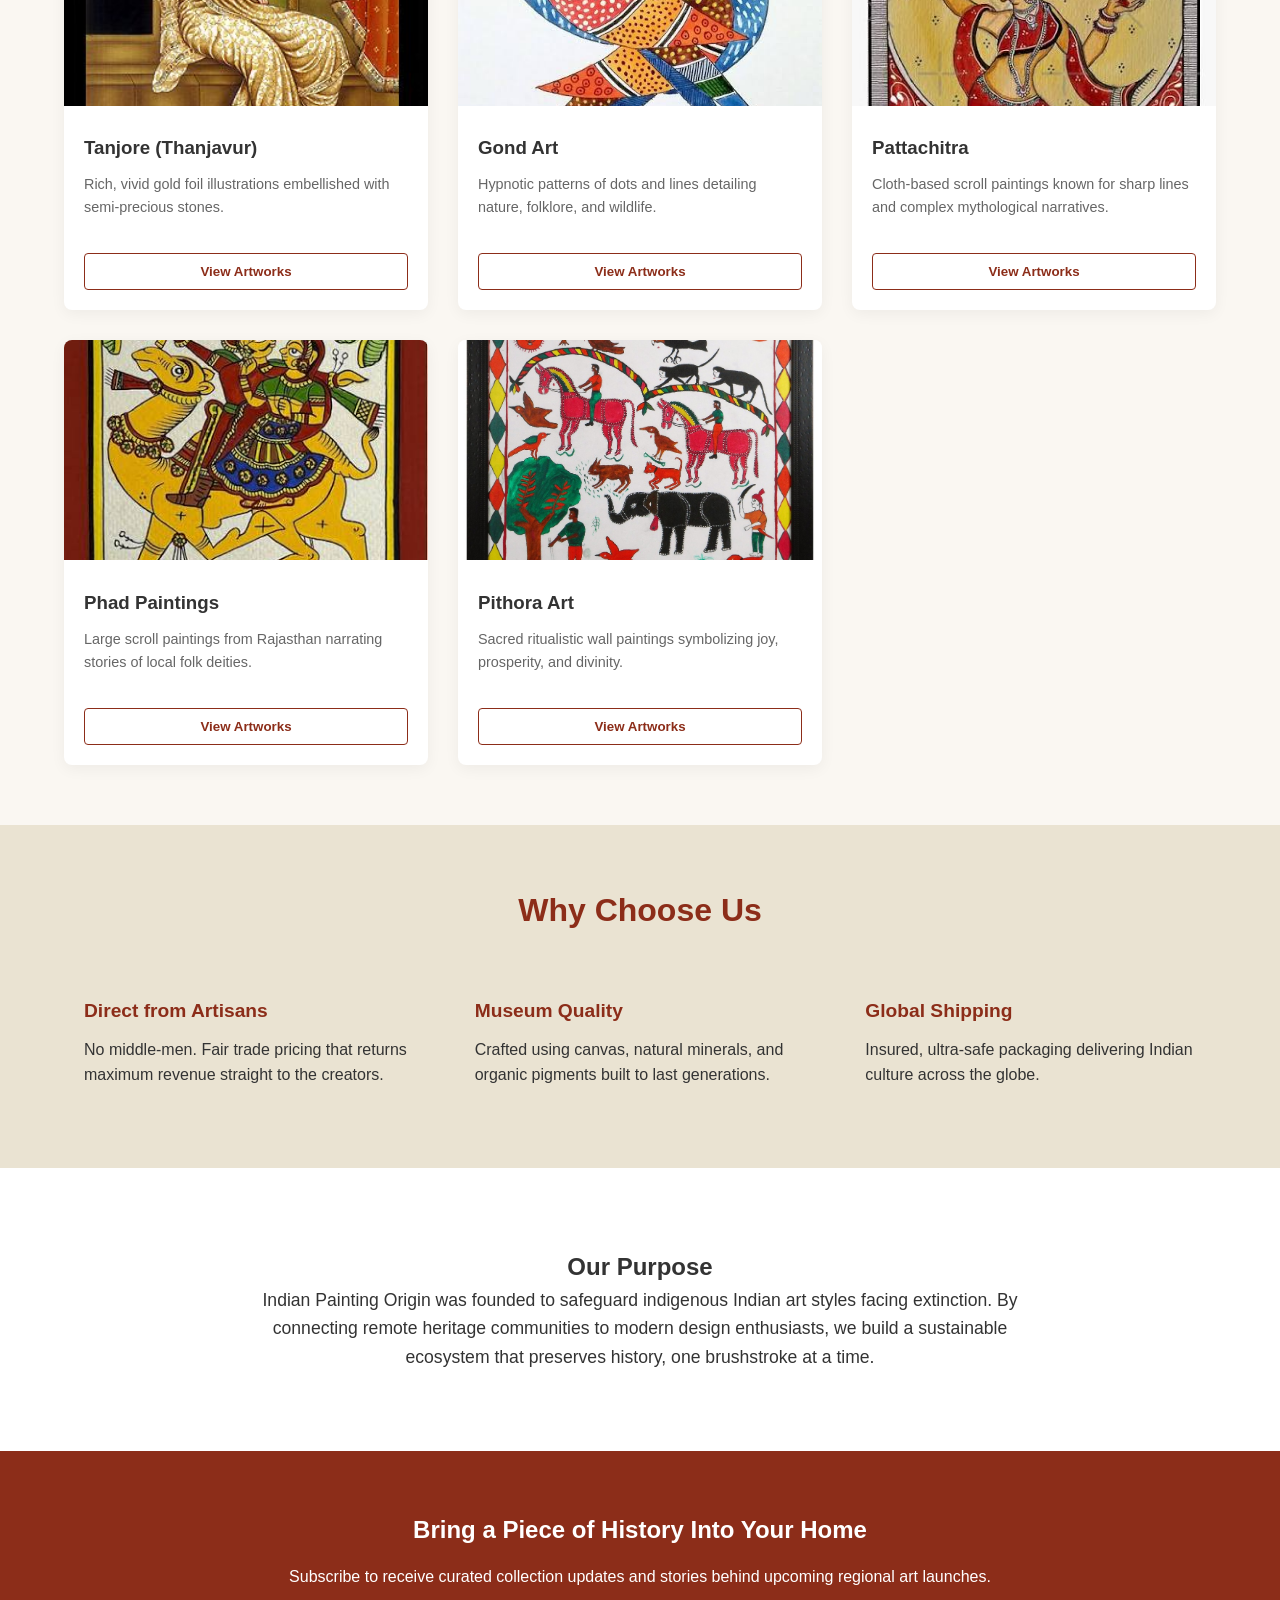
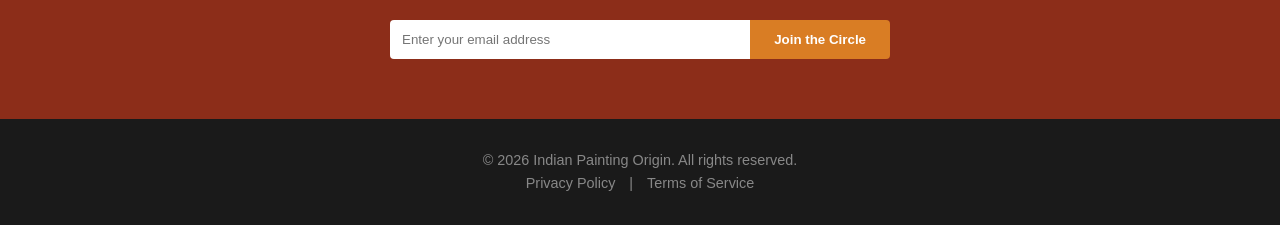
==== commit 4aa8e827: "painting" ====
--- a/index.html
+++ b/index.html
@@ -1,178 +1,355 @@
 <!DOCTYPE html>
+
 <html lang="en">
+
 <head>
+
     <meta charset="UTF-8">
+
     <meta name="viewport" content="width=device-width, initial-scale=1.0">
+
     <title>Indian Painting Origin | Authentic Traditional Art</title>
+
     <link rel="stylesheet" href="styles.css">
+
 </head>
+
 <body>
 
+
+
     <header class="site-header">
+
         <div class="logo">Indian Painting Origin</div>
+
         <nav class="navbar">
+
             <a href="#hero">Home</a>
-            <a href="#products">Artworks</a>
-            <a href="about.html">Our Story</a>
-            <a href="contact.html" class="nav-cta">Shop Now</a>
+
+            <a href="artworks.html">Artworks</a>
+
+            <a href="#about">Our Story</a>
+
+            <a href="#contact" class="nav-cta">Shop Now</a>
+
         </nav>
+
     </header>
 
+
+
     <section id="hero" class="hero-section">
+
         <div class="hero-left-panel">
+
             <div class="hero-content">
+
                 <h1>Reviving India's Eternal Art Heritage</h1>
+
                 <p>Explore hand-painted masterpieces sourced directly from master artisans across India.</p>
+
                 <a href="#products" class="btn-primary">Explore Collection</a>
-            </div>
-        </div>
+
+            </div>
+
+
+
+        </div>
+
+
 
         <div class="circular-images" aria-hidden="true">
+
             <img class="center-photo-circle" src="/images/5.jpg" alt="Featured artwork">
+
             <img class="circle-photo" src="/images/1.jpg" alt="Artistic sample 1">
+
             <img class="circle-photo" src="/images/2.jpg" alt="Artistic sample 2">
+
             <img class="circle-photo" src="/images/3.jpg" alt="Artistic sample 3">
+
             <img class="circle-photo" src="/images/4.jpg" alt="Artistic sample 4">
+
             <img class="circle-photo" src="images/first.avif" alt="Artistic sample 5">
-        </div>
-    </section>
+
+        </div>
+
+    </section>
+
+
 
     <section class="trust-section">
+
         <div class="metric-card">
+
             <h3>500+</h3>
+
             <p>Artisans Supported</p>
-        </div>
+
+        </div>
+
         <div class="metric-card">
+
             <h3>10k+</h3>
+
             <p>Paintings Delivered</p>
-        </div>
+
+        </div>
+
         <div class="metric-card">
+
             <h3>100%</h3>
+
             <p>Certified Authentic</p>
-        </div>
-    </section>
+
+        </div>
+
+    </section>
+
+
 
     <section id="products" class="products-section">
+
         <h2 class="section-title">Our Traditional Art Forms</h2>
+
         <div class="product-grid">
-            
-            <div class="product-card">
+
+           
+
+            <div class="product-card">
+
                 <img src="/images/first.avif" alt="Kalamkari Painting">
-                <div class="product-info">
+
+                <div class="product-info">
+
                     <h3>Kalamkari</h3>
+
                     <p>Intricate hand-painted or block-printed cotton textiles featuring divine mythology.</p>
-                    <a href="kalamkari.html" class="buy-btn" style="display: block; text-align: center; text-decoration: none;">View Artworks</a>
-                </div>
-            </div>
-
-            <div class="product-card">
+
+                    <button class="buy-btn">View Artworks</button>
+
+                </div>
+
+            </div>
+
+
+
+            <div class="product-card">
+
                 <img src="/images/secound.jpg" alt="Madhubani Painting">
-                <div class="product-info">
+
+                <div class="product-info">
+
                     <h3>Madhubani (Mithila)</h3>
+
                     <p>Vibrant geometrical patterns created with fingers, twigs, and natural dyes.</p>
-                    <a href="madhubani.html" class="buy-btn" style="display: block; text-align: center; text-decoration: none;">View Artworks</a>
-                </div>
-            </div>
-
-            <div class="product-card">
+
+                    <button class="buy-btn">View Artworks</button>
+
+                </div>
+
+            </div>
+
+
+
+            <div class="product-card">
+
                 <img src="/images/thid.jpg" alt="Warli Painting">
-                <div class="product-info">
+
+                <div class="product-info">
+
                     <h3>Warli Paintings</h3>
+
                     <p>Minimalist tribal art using basic geometric shapes to depict daily village life.</p>
-                    <a href="warli.html" class="buy-btn" style="display: block; text-align: center; text-decoration: none;">View Artworks</a>
-                </div>
-            </div>
-
-            <div class="product-card">
+
+                    <button class="buy-btn">View Artworks</button>
+
+                </div>
+
+            </div>
+
+
+
+            <div class="product-card">
+
                 <img src="/images/four.jpg" alt="Tanjore Painting">
-                <div class="product-info">
+
+                <div class="product-info">
+
                     <h3>Tanjore (Thanjavur)</h3>
+
                     <p>Rich, vivid gold foil illustrations embellished with semi-precious stones.</p>
-                    <a href="tanjore.html" class="buy-btn" style="display: block; text-align: center; text-decoration: none;">View Artworks</a>
-                </div>
-            </div>
-
-            <div class="product-card">
+
+                    <button class="buy-btn">View Artworks</button>
+
+                </div>
+
+            </div>
+
+
+
+            <div class="product-card">
+
                 <img src="/images/five.jpg" alt="Gond Art">
-                <div class="product-info">
+
+                <div class="product-info">
+
                     <h3>Gond Art</h3>
+
                     <p>Hypnotic patterns of dots and lines detailing nature, folklore, and wildlife.</p>
-                    <a href="gond.html" class="buy-btn" style="display: block; text-align: center; text-decoration: none;">View Artworks</a>
-                </div>
-            </div>
-
-            <div class="product-card">
+
+                    <button class="buy-btn">View Artworks</button>
+
+                </div>
+
+            </div>
+
+
+
+            <div class="product-card">
+
                 <img src="/images/six.jpg" alt="Pattachitra Painting">
-                <div class="product-info">
+
+                <div class="product-info">
+
                     <h3>Pattachitra</h3>
+
                     <p>Cloth-based scroll paintings known for sharp lines and complex mythological narratives.</p>
-                    <a href="pattachitra.html" class="buy-btn" style="display: block; text-align: center; text-decoration: none;">View Artworks</a>
-                </div>
-            </div>
-
-            <div class="product-card">
+
+                    <button class="buy-btn">View Artworks</button>
+
+                </div>
+
+            </div>
+
+
+
+            <div class="product-card">
+
                 <img src="/images/seven.jpg" alt="Phad Painting">
-                <div class="product-info">
+
+                <div class="product-info">
+
                     <h3>Phad Paintings</h3>
+
                     <p>Large scroll paintings from Rajasthan narrating stories of local folk deities.</p>
-                    <a href="phad.html" class="buy-btn" style="display: block; text-align: center; text-decoration: none;">View Artworks</a>
-                </div>
-            </div>
-
-            <div class="product-card">
+
+                    <button class="buy-btn">View Artworks</button>
+
+                </div>
+
+            </div>
+
+
+
+            <div class="product-card">
+
                 <img src="/images/eight.jpg" alt="Pithora Art">
-                <div class="product-info">
+
+                <div class="product-info">
+
                     <h3>Pithora Art</h3>
+
                     <p>Sacred ritualistic wall paintings symbolizing joy, prosperity, and divinity.</p>
-                    <a href="pithora.html" class="buy-btn" style="display: block; text-align: center; text-decoration: none;">View Artworks</a>
-                </div>
-            </div>
-
-        </div>
-    </section>
+
+                    <button class="buy-btn">View Artworks</button>
+
+                </div>
+
+            </div>
+
+
+
+        </div>
+
+    </section>
+
+
 
     <section class="features-section">
+
         <h2 class="section-title">Why Choose Us</h2>
+
         <div class="features-container">
+
             <div class="feature-item">
+
                 <h4>Direct from Artisans</h4>
+
                 <p>No middle-men. Fair trade pricing that returns maximum revenue straight to the creators.</p>
-            </div>
+
+            </div>
+
             <div class="feature-item">
+
                 <h4>Museum Quality</h4>
+
                 <p>Crafted using canvas, natural minerals, and organic pigments built to last generations.</p>
-            </div>
+
+            </div>
+
             <div class="feature-item">
+
                 <h4>Global Shipping</h4>
+
                 <p>Insured, ultra-safe packaging delivering Indian culture across the globe.</p>
-            </div>
-        </div>
-    </section>
+
+            </div>
+
+        </div>
+
+    </section>
+
+
 
     <section id="about" class="about-section">
+
         <div class="about-content">
+
             <h2>Our Purpose</h2>
+
             <p>Indian Painting Origin was founded to safeguard indigenous Indian art styles facing extinction. By connecting remote heritage communities to modern design enthusiasts, we build a sustainable ecosystem that preserves history, one brushstroke at a time.</p>
-            <p style="margin-top: 20px;"><a href="about.html" style="color: #8c2d19; font-weight: bold; text-decoration: underline;">Read Our Full Story &rarr;</a></p>
-        </div>
-    </section>
+
+        </div>
+
+    </section>
+
+
 
     <section id="contact" class="cta-section">
+
         <h2>Bring a Piece of History Into Your Home</h2>
+
         <p>Subscribe to receive curated collection updates and stories behind upcoming regional art launches.</p>
+
         <form class="cta-form" id="newsletterForm">
+
             <input type="email" id="emailInput" placeholder="Enter your email address" required>
+
             <button type="submit" class="btn-submit">Join the Circle</button>
+
         </form>
-    </section>
+
+    </section>
+
+
 
     <footer class="site-footer">
+
         <p>&copy; 2026 Indian Painting Origin. All rights reserved.</p>
+
         <div class="footer-links">
+
             <a href="#">Privacy Policy</a> | <a href="#">Terms of Service</a>
-        </div>
+
+        </div>
+
     </footer>
 
+
+
     <script src="script.js"></script>
+
 </body>
+
 </html>
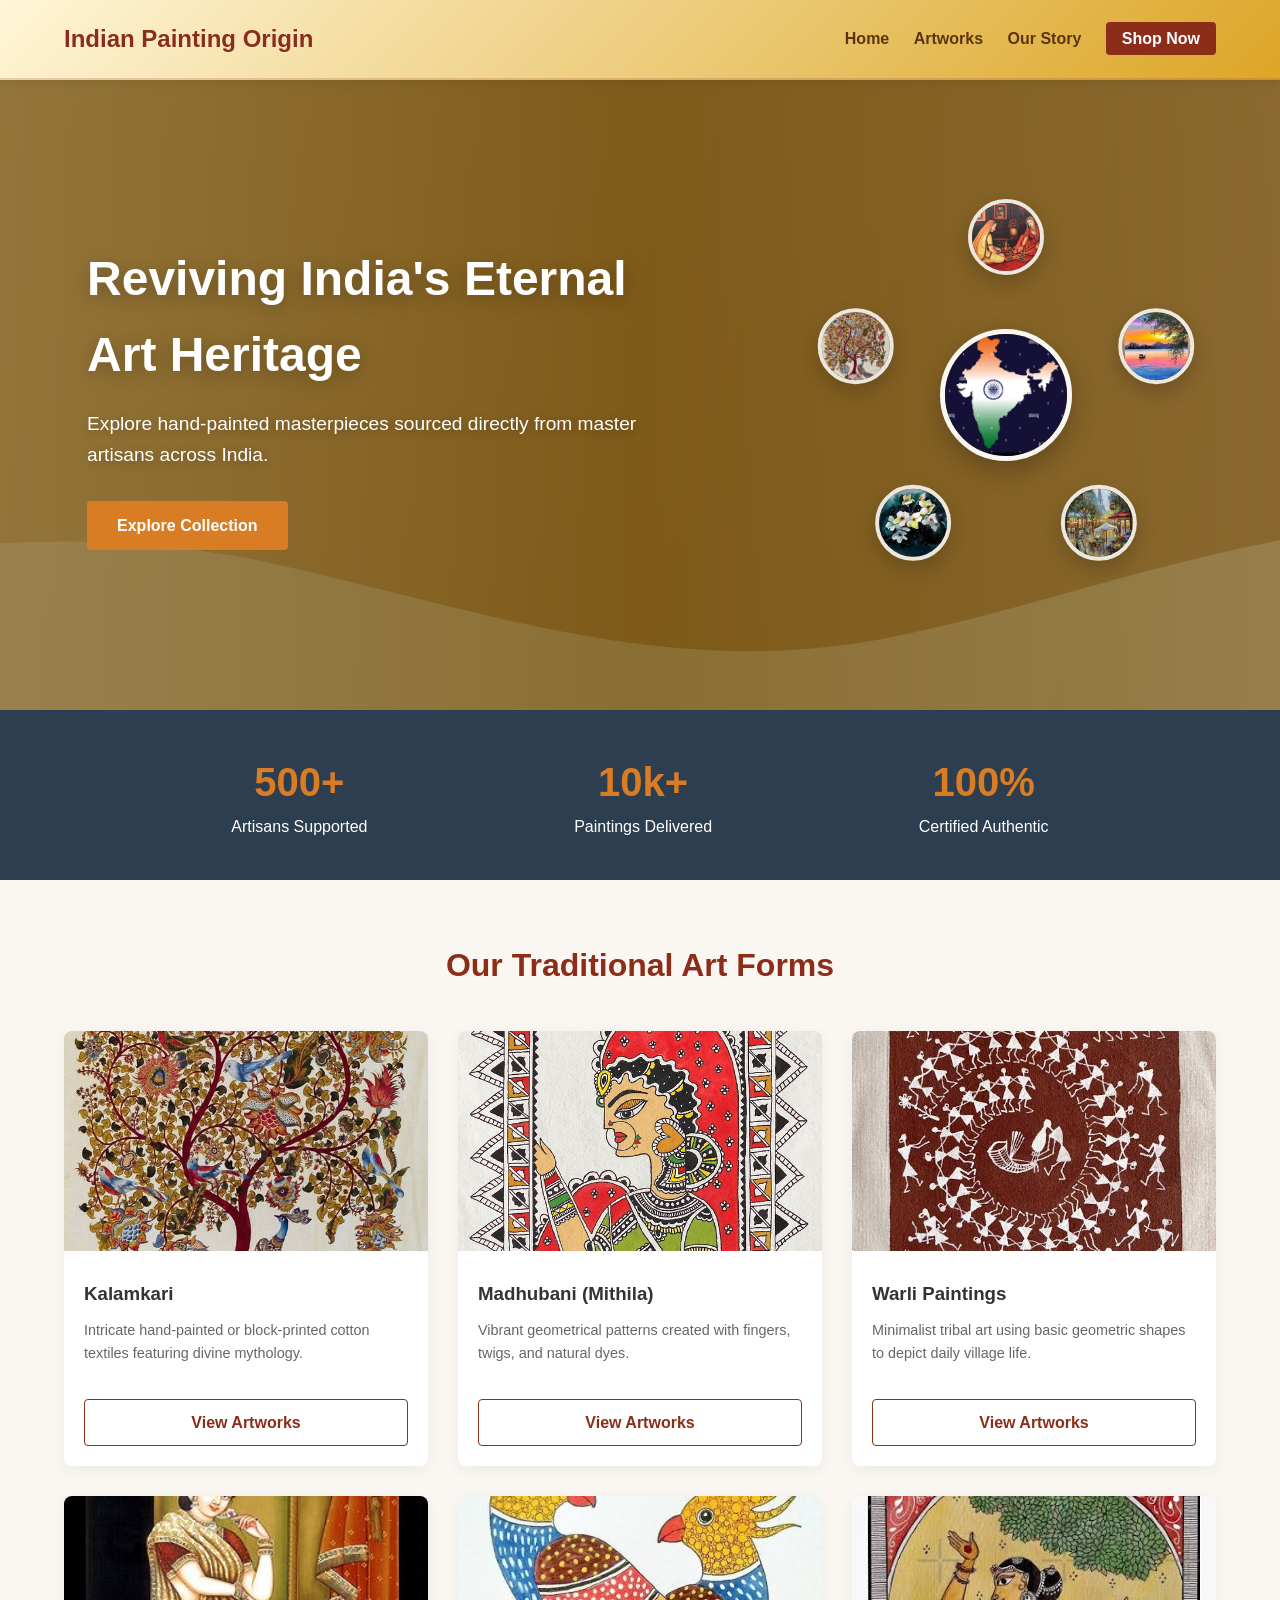
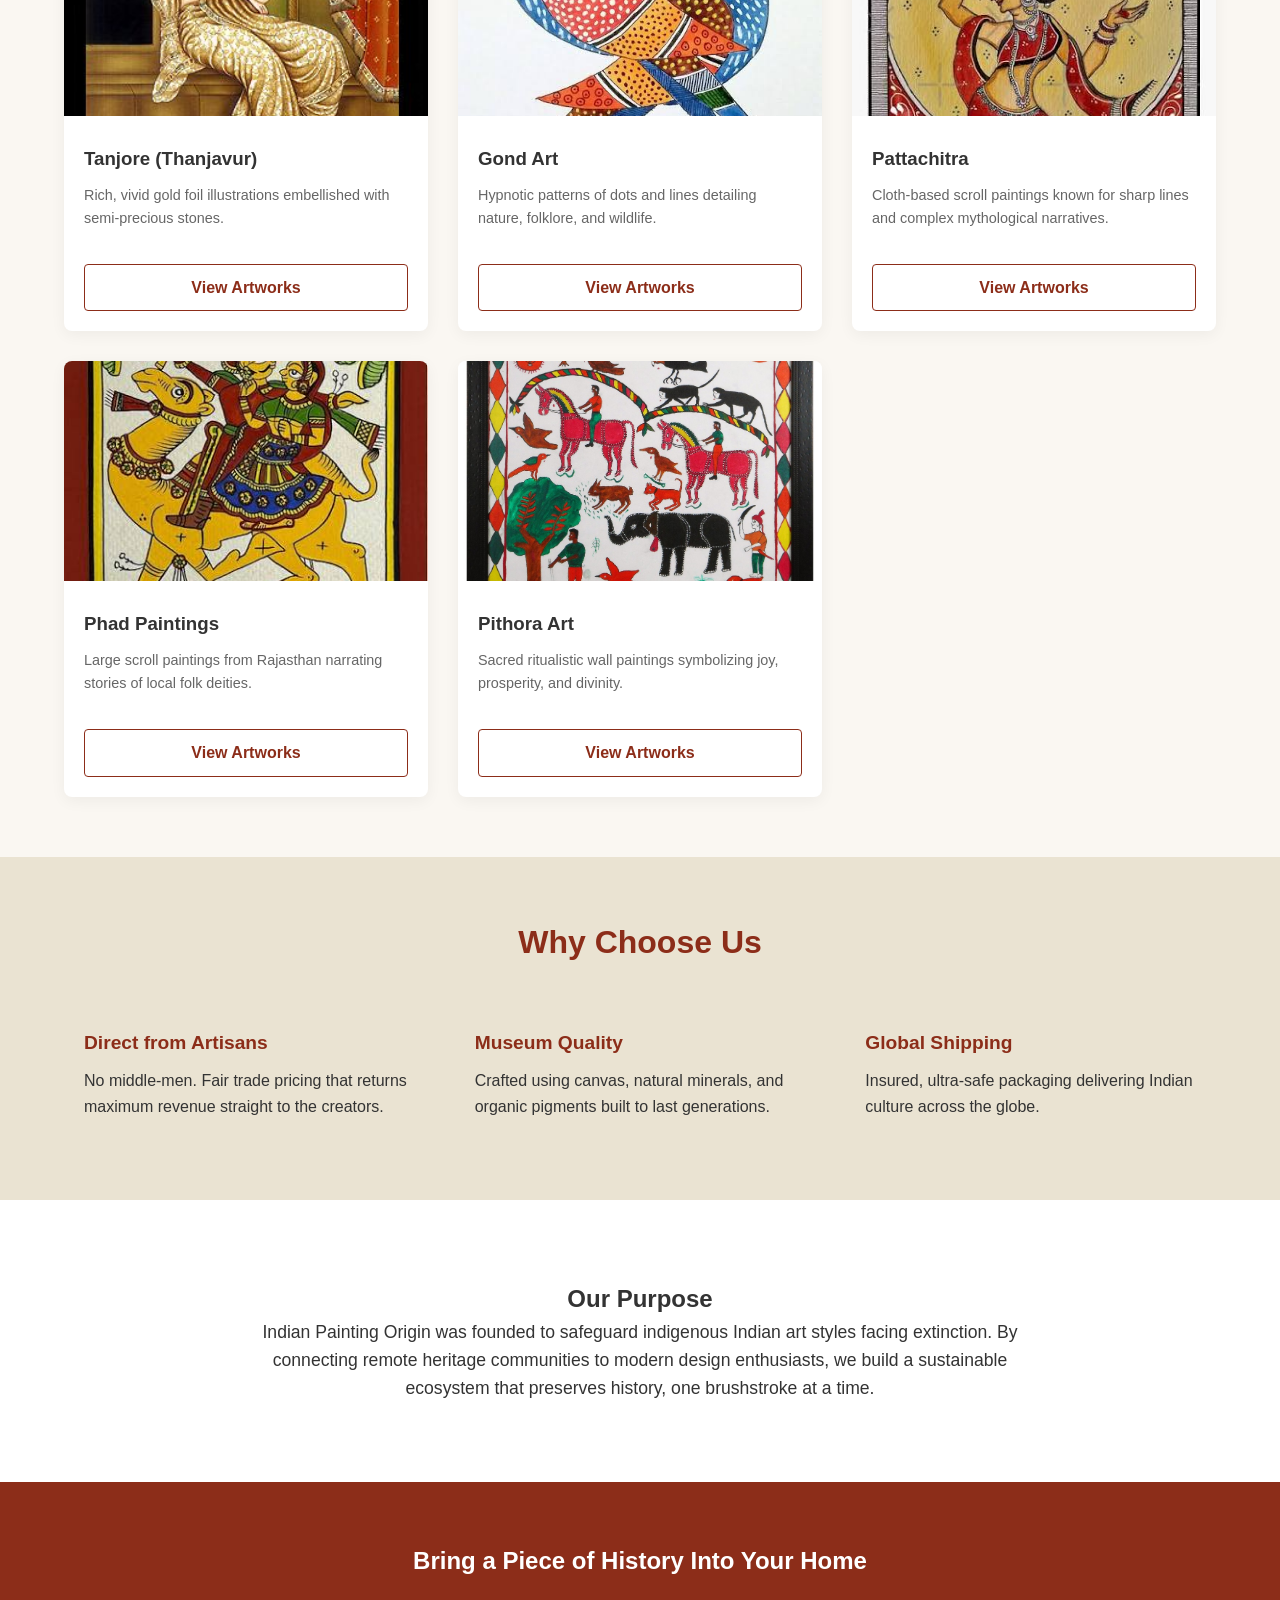
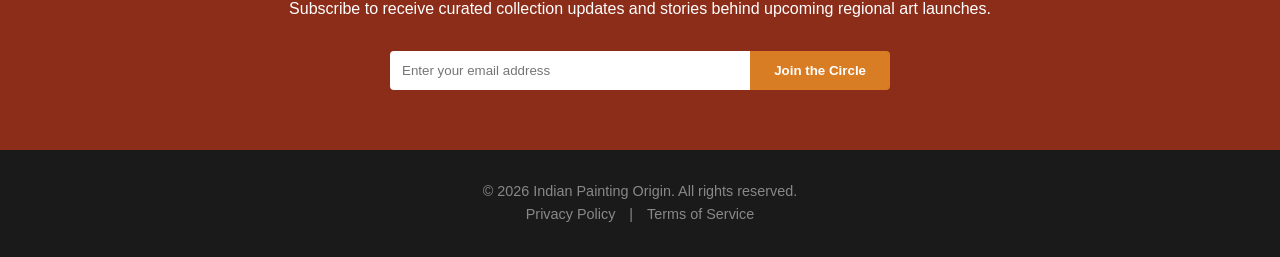
==== commit c6660679: "painting" ====
--- a/index.html
+++ b/index.html
@@ -1,355 +1,185 @@
 <!DOCTYPE html>
-
 <html lang="en">
-
 <head>
-
     <meta charset="UTF-8">
-
     <meta name="viewport" content="width=device-width, initial-scale=1.0">
-
     <title>Indian Painting Origin | Authentic Traditional Art</title>
-
     <link rel="stylesheet" href="styles.css">
-
 </head>
-
 <body>
 
-
-
     <header class="site-header">
-
         <div class="logo">Indian Painting Origin</div>
-
         <nav class="navbar">
-
             <a href="#hero">Home</a>
-
             <a href="artworks.html">Artworks</a>
-
             <a href="#about">Our Story</a>
-
             <a href="#contact" class="nav-cta">Shop Now</a>
-
         </nav>
-
     </header>
 
+    <section id="hero" class="hero-section">
+        <div class="hero-left-panel">
+            <div class="hero-content">
+                <h1>Reviving India's Eternal Art Heritage</h1>
+                <p>Explore hand-painted masterpieces sourced directly from master artisans across India.</p>
+                <a href="#products" class="btn-primary">Explore Collection</a>
+            </div>
+        </div>
 
+        <div class="circular-images" aria-hidden="true">
+            <img class="center-photo-circle" src="/images/5.jpg" alt="Featured artwork">
+            <img class="circle-photo" src="/images/1.jpg" alt="Artistic sample 1">
+            <img class="circle-photo" src="/images/2.jpg" alt="Artistic sample 2">
+            <img class="circle-photo" src="/images/3.jpg" alt="Artistic sample 3">
+            <img class="circle-photo" src="/images/4.jpg" alt="Artistic sample 4">
+            <img class="circle-photo" src="images/first.avif" alt="Artistic sample 5">
+        </div>
+    </section>
 
-    <section id="hero" class="hero-section">
+    <section class="trust-section">
+        <div class="metric-card">
+            <h3>500+</h3>
+            <p>Artisans Supported</p>
+        </div>
+        <div class="metric-card">
+            <h3>10k+</h3>
+            <p>Paintings Delivered</p>
+        </div>
+        <div class="metric-card">
+            <h3>100%</h3>
+            <p>Certified Authentic</p>
+        </div>
+    </section>
 
-        <div class="hero-left-panel">
-
-            <div class="hero-content">
-
-                <h1>Reviving India's Eternal Art Heritage</h1>
-
-                <p>Explore hand-painted masterpieces sourced directly from master artisans across India.</p>
-
-                <a href="#products" class="btn-primary">Explore Collection</a>
-
+    <section id="products" class="products-section">
+        <h2 class="section-title">Our Traditional Art Forms</h2>
+        <div class="product-grid">
+           
+            <!-- Kalamkari -->
+            <div class="product-card">
+                <img src="/images/first.avif" alt="Kalamkari Painting">
+                <div class="product-info">
+                    <h3>Kalamkari</h3>
+                    <p>Intricate hand-painted or block-printed cotton textiles featuring divine mythology.</p>
+                    <a href="kalamkari.html" class="buy-btn" style="display:block; text-align:center; text-decoration:none;">View Artworks</a>
+                </div>
             </div>
 
-
-
-        </div>
-
-
-
-        <div class="circular-images" aria-hidden="true">
-
-            <img class="center-photo-circle" src="/images/5.jpg" alt="Featured artwork">
-
-            <img class="circle-photo" src="/images/1.jpg" alt="Artistic sample 1">
-
-            <img class="circle-photo" src="/images/2.jpg" alt="Artistic sample 2">
-
-            <img class="circle-photo" src="/images/3.jpg" alt="Artistic sample 3">
-
-            <img class="circle-photo" src="/images/4.jpg" alt="Artistic sample 4">
-
-            <img class="circle-photo" src="images/first.avif" alt="Artistic sample 5">
-
-        </div>
-
-    </section>
-
-
-
-    <section class="trust-section">
-
-        <div class="metric-card">
-
-            <h3>500+</h3>
-
-            <p>Artisans Supported</p>
-
-        </div>
-
-        <div class="metric-card">
-
-            <h3>10k+</h3>
-
-            <p>Paintings Delivered</p>
-
-        </div>
-
-        <div class="metric-card">
-
-            <h3>100%</h3>
-
-            <p>Certified Authentic</p>
-
-        </div>
-
-    </section>
-
-
-
-    <section id="products" class="products-section">
-
-        <h2 class="section-title">Our Traditional Art Forms</h2>
-
-        <div class="product-grid">
-
-           
-
+            <!-- Madhubani -->
             <div class="product-card">
-
-                <img src="/images/first.avif" alt="Kalamkari Painting">
-
+                <img src="/images/secound.jpg" alt="Madhubani Painting">
                 <div class="product-info">
-
-                    <h3>Kalamkari</h3>
-
-                    <p>Intricate hand-painted or block-printed cotton textiles featuring divine mythology.</p>
-
-                    <button class="buy-btn">View Artworks</button>
-
+                    <h3>Madhubani (Mithila)</h3>
+                    <p>Vibrant geometrical patterns created with fingers, twigs, and natural dyes.</p>
+                    <a href="madhubani.html" class="buy-btn" style="display:block; text-align:center; text-decoration:none;">View Artworks</a>
                 </div>
-
             </div>
 
-
-
+            <!-- Warli -->
             <div class="product-card">
-
-                <img src="/images/secound.jpg" alt="Madhubani Painting">
-
+                <img src="/images/thid.jpg" alt="Warli Painting">
                 <div class="product-info">
-
-                    <h3>Madhubani (Mithila)</h3>
-
-                    <p>Vibrant geometrical patterns created with fingers, twigs, and natural dyes.</p>
-
-                    <button class="buy-btn">View Artworks</button>
-
+                    <h3>Warli Paintings</h3>
+                    <p>Minimalist tribal art using basic geometric shapes to depict daily village life.</p>
+                    <a href="warli.html" class="buy-btn" style="display:block; text-align:center; text-decoration:none;">View Artworks</a>
                 </div>
-
             </div>
 
-
-
+            <!-- Tanjore -->
             <div class="product-card">
-
-                <img src="/images/thid.jpg" alt="Warli Painting">
-
+                <img src="/images/four.jpg" alt="Tanjore Painting">
                 <div class="product-info">
-
-                    <h3>Warli Paintings</h3>
-
-                    <p>Minimalist tribal art using basic geometric shapes to depict daily village life.</p>
-
-                    <button class="buy-btn">View Artworks</button>
-
+                    <h3>Tanjore (Thanjavur)</h3>
+                    <p>Rich, vivid gold foil illustrations embellished with semi-precious stones.</p>
+                    <a href="tanjore.html" class="buy-btn" style="display:block; text-align:center; text-decoration:none;">View Artworks</a>
                 </div>
-
             </div>
 
-
-
+            <!-- Gond Art -->
             <div class="product-card">
-
-                <img src="/images/four.jpg" alt="Tanjore Painting">
-
+                <img src="/images/five.jpg" alt="Gond Art">
                 <div class="product-info">
-
-                    <h3>Tanjore (Thanjavur)</h3>
-
-                    <p>Rich, vivid gold foil illustrations embellished with semi-precious stones.</p>
-
-                    <button class="buy-btn">View Artworks</button>
-
+                    <h3>Gond Art</h3>
+                    <p>Hypnotic patterns of dots and lines detailing nature, folklore, and wildlife.</p>
+                    <a href="gond.html" class="buy-btn" style="display:block; text-align:center; text-decoration:none;">View Artworks</a>
                 </div>
-
             </div>
 
-
-
+            <!-- Pattachitra -->
             <div class="product-card">
-
-                <img src="/images/five.jpg" alt="Gond Art">
-
+                <img src="/images/six.jpg" alt="Pattachitra Painting">
                 <div class="product-info">
-
-                    <h3>Gond Art</h3>
-
-                    <p>Hypnotic patterns of dots and lines detailing nature, folklore, and wildlife.</p>
-
-                    <button class="buy-btn">View Artworks</button>
-
+                    <h3>Pattachitra</h3>
+                    <p>Cloth-based scroll paintings known for sharp lines and complex mythological narratives.</p>
+                    <a href="pattachitra.html" class="buy-btn" style="display:block; text-align:center; text-decoration:none;">View Artworks</a>
                 </div>
-
             </div>
 
-
-
+            <!-- Phad Paintings -->
             <div class="product-card">
-
-                <img src="/images/six.jpg" alt="Pattachitra Painting">
-
+                <img src="/images/seven.jpg" alt="Phad Painting">
                 <div class="product-info">
-
-                    <h3>Pattachitra</h3>
-
-                    <p>Cloth-based scroll paintings known for sharp lines and complex mythological narratives.</p>
-
-                    <button class="buy-btn">View Artworks</button>
-
+                    <h3>Phad Paintings</h3>
+                    <p>Large scroll paintings from Rajasthan narrating stories of local folk deities.</p>
+                    <a href="phad.html" class="buy-btn" style="display:block; text-align:center; text-decoration:none;">View Artworks</a>
                 </div>
-
             </div>
 
-
-
+            <!-- Pithora Art -->
             <div class="product-card">
-
-                <img src="/images/seven.jpg" alt="Phad Painting">
-
+                <img src="/images/eight.jpg" alt="Pithora Art">
                 <div class="product-info">
-
-                    <h3>Phad Paintings</h3>
-
-                    <p>Large scroll paintings from Rajasthan narrating stories of local folk deities.</p>
-
-                    <button class="buy-btn">View Artworks</button>
-
+                    <h3>Pithora Art</h3>
+                    <p>Sacred ritualistic wall paintings symbolizing joy, prosperity, and divinity.</p>
+                    <a href="pithora.html" class="buy-btn" style="display:block; text-align:center; text-decoration:none;">View Artworks</a>
                 </div>
-
-            </div>
-
-
-
-            <div class="product-card">
-
-                <img src="/images/eight.jpg" alt="Pithora Art">
-
-                <div class="product-info">
-
-                    <h3>Pithora Art</h3>
-
-                    <p>Sacred ritualistic wall paintings symbolizing joy, prosperity, and divinity.</p>
-
-                    <button class="buy-btn">View Artworks</button>
-
-                </div>
-
-            </div>
-
-
-
-        </div>
-
-    </section>
-
-
-
-    <section class="features-section">
-
-        <h2 class="section-title">Why Choose Us</h2>
-
-        <div class="features-container">
-
-            <div class="feature-item">
-
-                <h4>Direct from Artisans</h4>
-
-                <p>No middle-men. Fair trade pricing that returns maximum revenue straight to the creators.</p>
-
-            </div>
-
-            <div class="feature-item">
-
-                <h4>Museum Quality</h4>
-
-                <p>Crafted using canvas, natural minerals, and organic pigments built to last generations.</p>
-
-            </div>
-
-            <div class="feature-item">
-
-                <h4>Global Shipping</h4>
-
-                <p>Insured, ultra-safe packaging delivering Indian culture across the globe.</p>
-
             </div>
 
         </div>
-
     </section>
 
-
+    <section class="features-section">
+        <h2 class="section-title">Why Choose Us</h2>
+        <div class="features-container">
+            <div class="feature-item">
+                <h4>Direct from Artisans</h4>
+                <p>No middle-men. Fair trade pricing that returns maximum revenue straight to the creators.</p>
+            </div>
+            <div class="feature-item">
+                <h4>Museum Quality</h4>
+                <p>Crafted using canvas, natural minerals, and organic pigments built to last generations.</p>
+            </div>
+            <div class="feature-item">
+                <h4>Global Shipping</h4>
+                <p>Insured, ultra-safe packaging delivering Indian culture across the globe.</p>
+            </div>
+        </div>
+    </section>
 
     <section id="about" class="about-section">
-
         <div class="about-content">
-
             <h2>Our Purpose</h2>
-
             <p>Indian Painting Origin was founded to safeguard indigenous Indian art styles facing extinction. By connecting remote heritage communities to modern design enthusiasts, we build a sustainable ecosystem that preserves history, one brushstroke at a time.</p>
-
         </div>
-
     </section>
 
-
-
     <section id="contact" class="cta-section">
-
         <h2>Bring a Piece of History Into Your Home</h2>
-
         <p>Subscribe to receive curated collection updates and stories behind upcoming regional art launches.</p>
-
         <form class="cta-form" id="newsletterForm">
-
             <input type="email" id="emailInput" placeholder="Enter your email address" required>
-
             <button type="submit" class="btn-submit">Join the Circle</button>
-
         </form>
-
     </section>
 
-
-
     <footer class="site-footer">
-
         <p>&copy; 2026 Indian Painting Origin. All rights reserved.</p>
-
         <div class="footer-links">
-
             <a href="#">Privacy Policy</a> | <a href="#">Terms of Service</a>
-
         </div>
-
     </footer>
 
-
-
     <script src="script.js"></script>
-
 </body>
-
 </html>
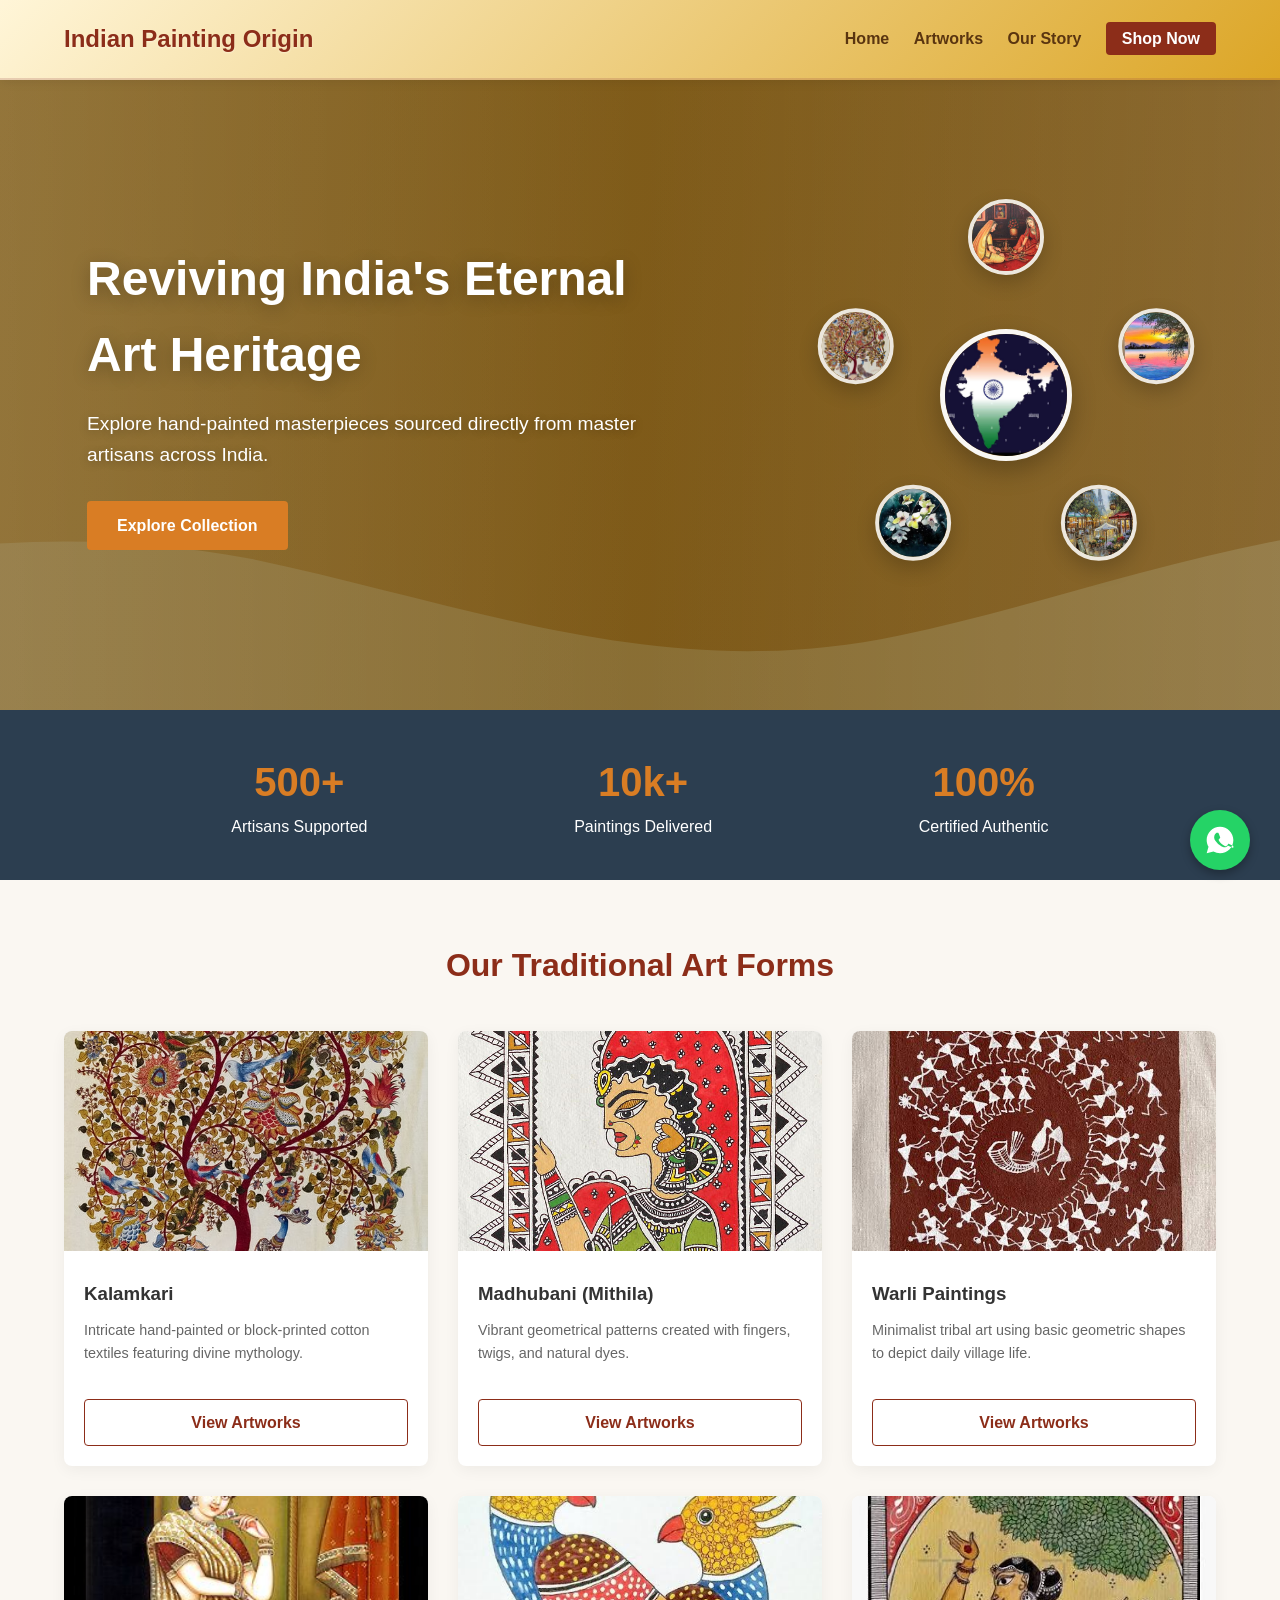
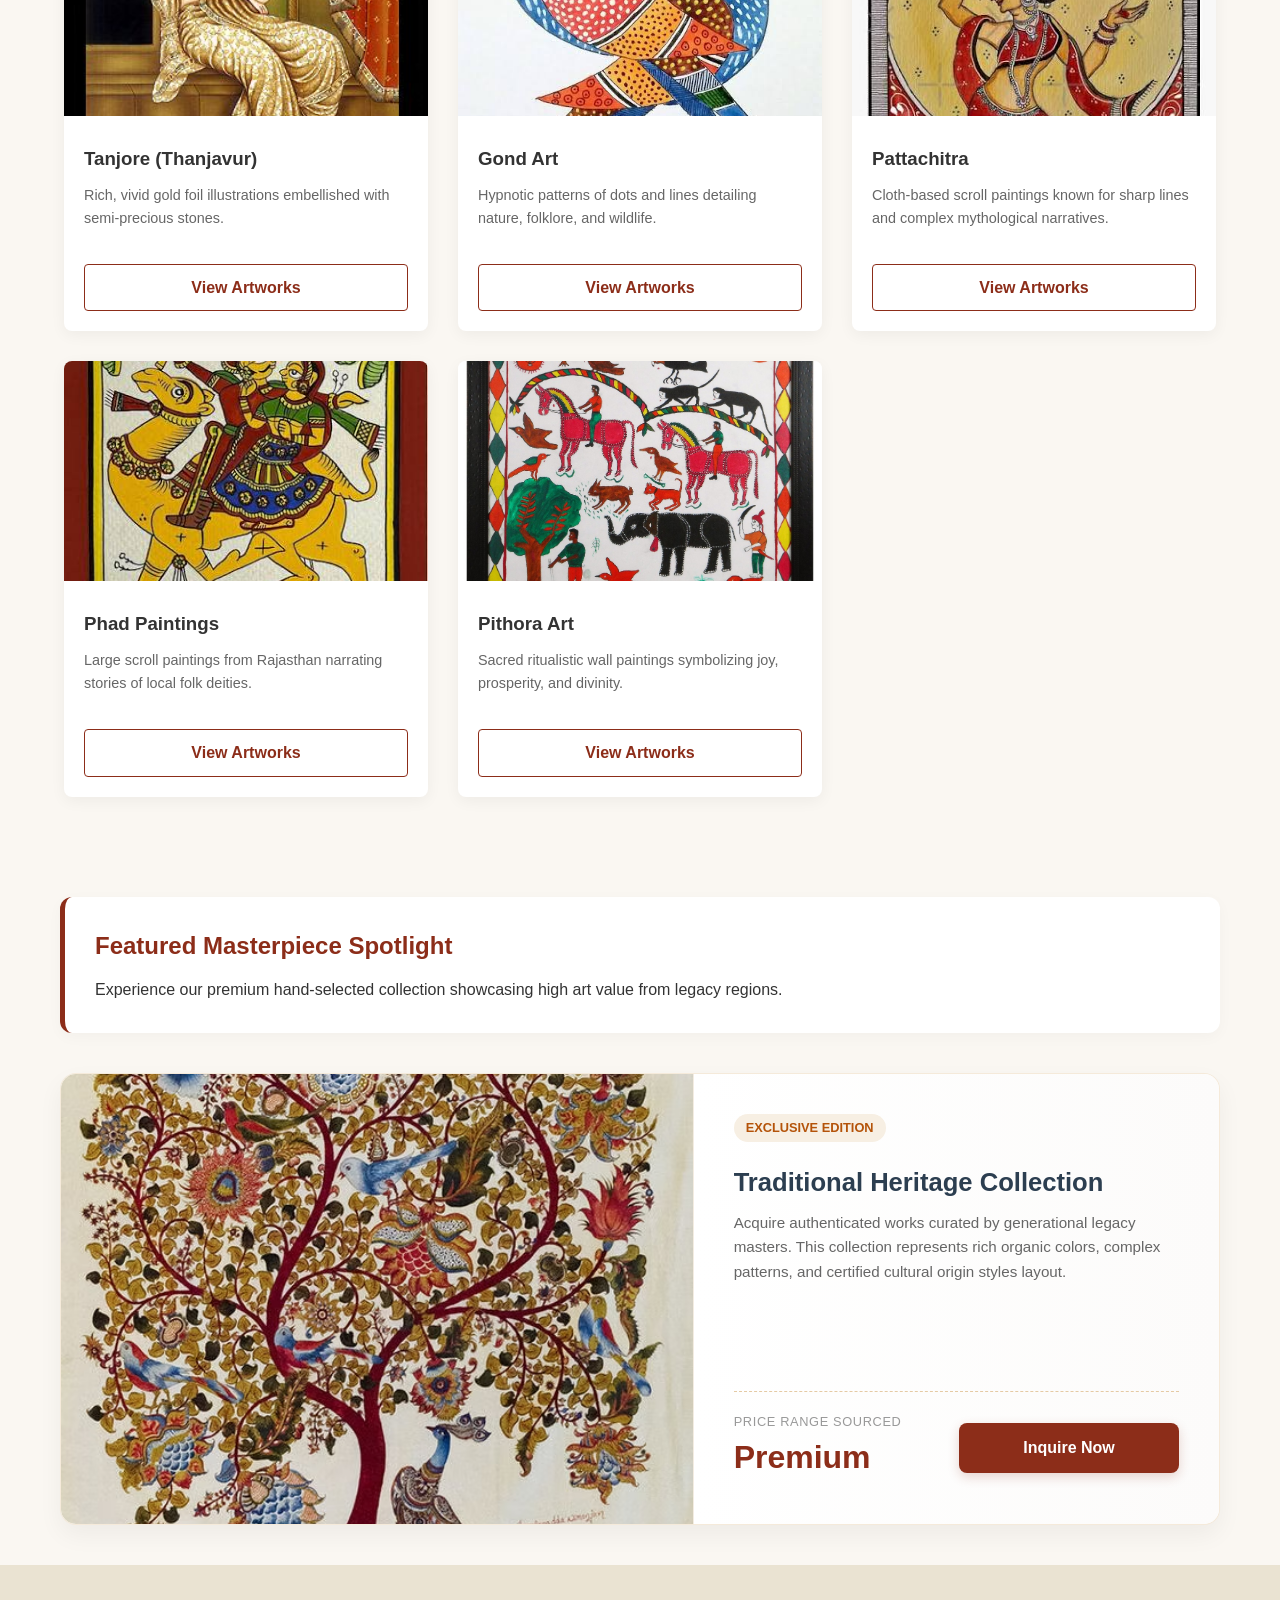
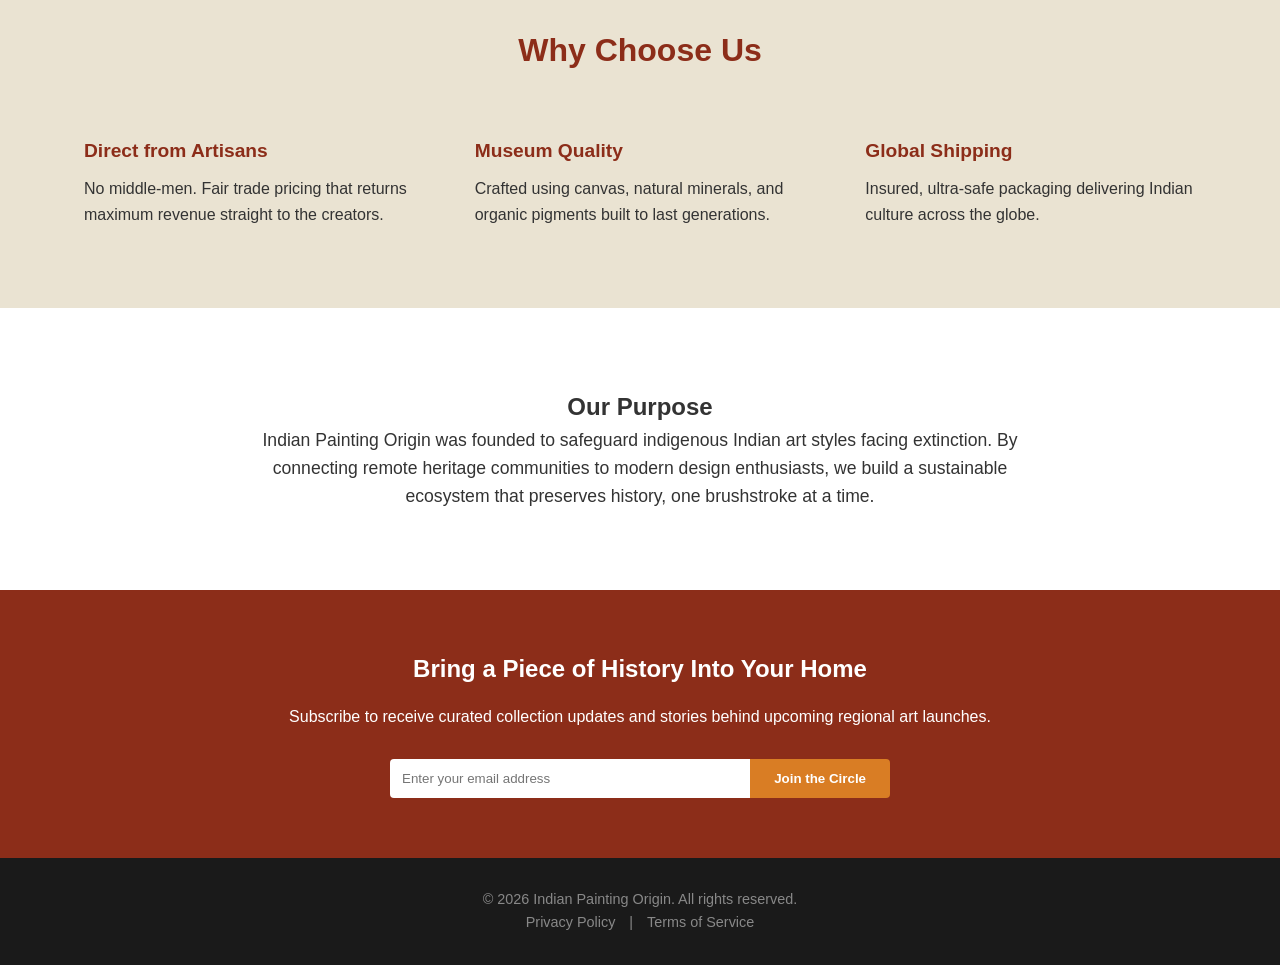
==== commit acf228d1: "painting" ====
--- a/index.html
+++ b/index.html
@@ -13,8 +13,8 @@
         <nav class="navbar">
             <a href="#hero">Home</a>
             <a href="artworks.html">Artworks</a>
-            <a href="#about">Our Story</a>
-            <a href="#contact" class="nav-cta">Shop Now</a>
+            <a href="about.html">Our Story</a>
+            <a href="contact.html" class="nav-cta">Shop Now</a>
         </nav>
     </header>
 
@@ -56,7 +56,6 @@
         <h2 class="section-title">Our Traditional Art Forms</h2>
         <div class="product-grid">
            
-            <!-- Kalamkari -->
             <div class="product-card">
                 <img src="/images/first.avif" alt="Kalamkari Painting">
                 <div class="product-info">
@@ -66,7 +65,6 @@
                 </div>
             </div>
 
-            <!-- Madhubani -->
             <div class="product-card">
                 <img src="/images/secound.jpg" alt="Madhubani Painting">
                 <div class="product-info">
@@ -76,7 +74,6 @@
                 </div>
             </div>
 
-            <!-- Warli -->
             <div class="product-card">
                 <img src="/images/thid.jpg" alt="Warli Painting">
                 <div class="product-info">
@@ -86,7 +83,6 @@
                 </div>
             </div>
 
-            <!-- Tanjore -->
             <div class="product-card">
                 <img src="/images/four.jpg" alt="Tanjore Painting">
                 <div class="product-info">
@@ -96,7 +92,6 @@
                 </div>
             </div>
 
-            <!-- Gond Art -->
             <div class="product-card">
                 <img src="/images/five.jpg" alt="Gond Art">
                 <div class="product-info">
@@ -106,7 +101,6 @@
                 </div>
             </div>
 
-            <!-- Pattachitra -->
             <div class="product-card">
                 <img src="/images/six.jpg" alt="Pattachitra Painting">
                 <div class="product-info">
@@ -116,7 +110,6 @@
                 </div>
             </div>
 
-            <!-- Phad Paintings -->
             <div class="product-card">
                 <img src="/images/seven.jpg" alt="Phad Painting">
                 <div class="product-info">
@@ -126,7 +119,6 @@
                 </div>
             </div>
 
-            <!-- Pithora Art -->
             <div class="product-card">
                 <img src="/images/eight.jpg" alt="Pithora Art">
                 <div class="product-info">
@@ -136,6 +128,34 @@
                 </div>
             </div>
 
+        </div>
+    </section>
+
+    <section class="art-detail-container">
+        <div class="art-intro-block">
+            <h1>Featured Masterpiece Spotlight</h1>
+            <p>Experience our premium hand-selected collection showcasing high art value from legacy regions.</p>
+        </div>
+        
+        <div class="gallery-listing">
+            <div class="gallery-item-row">
+                <div class="item-visual-left">
+                    <img src="/images/first.avif" alt="Featured Indian Heritage Painting Collection">
+                </div>
+                <div class="item-checkout-right">
+                    <span class="item-meta-tag">Exclusive Edition</span>
+                    <h2 class="item-title">Traditional Heritage Collection</h2>
+                    <p class="item-description">Acquire authenticated works curated by generational legacy masters. This collection represents rich organic colors, complex patterns, and certified cultural origin styles layout.</p>
+                    
+                    <div class="item-pricing-zone">
+                        <div class="price-display">
+                            <span class="price-label">Price Range Sourced</span>
+                            <span class="price-value">Premium</span>
+                        </div>
+                        <button class="add-to-cart-action">Inquire Now</button>
+                    </div>
+                </div>
+            </div>
         </div>
     </section>
 
@@ -180,6 +200,13 @@
         </div>
     </footer>
 
+    <a href="https://wa.me/YOUR_PHONE_NUMBER" class="whatsapp-floating-btn" target="_blank" rel="noopener noreferrer" aria-label="Chat on WhatsApp">
+        <svg width="32" height="32" viewBox="0 0 24 24" fill="#fff" xmlns="http://www.w3.org/2000/svg">
+            <path d="M12.004 2C6.48 2 2 6.48 2 12.004c0 1.848.502 3.578 1.377 5.078L2 22l5.07-1.347a9.97 9.97 0 0 0 4.934 1.351c5.524 0 10.004-4.48 10.004-10.004C22.008 6.48 17.528 2 12.004 2zm5.79 14.15c-.247.697-1.21 1.294-1.685 1.343-.45.048-.916.074-2.822-.68a10.89 10.89 0 0 1-4.757-4.195c-.567-.757-.91-1.643-.91-2.573 0-1.89 1.002-2.776 1.353-3.13.247-.247.64-.343.987-.343.111 0 .21.005.297.01.258.01.517.023.743.518.29.636.986 2.41 1.074 2.593.09.183.136.4.015.636-.088.183-.18.31-.357.518-.18.203-.38.384-.543.585-.184.218-.376.455-.16.828.216.372.955 1.573 2.052 2.551 1.405 1.255 2.585 1.644 2.955 1.83.37.185.586.155.803-.092.217-.247.925-1.077 1.173-1.444.246-.367.494-.294.823-.171.33.123 2.1.988 2.457 1.168.358.18.597.268.684.417.088.15.088.854-.158 1.55z"/>
+        </svg>
+        <span class="tooltip-text">Chat with Us</span>
+    </a>
+
     <script src="script.js"></script>
 </body>
 </html>
--- a/styles.css
+++ b/styles.css
@@ -1,4 +1,6 @@
-/* --- GLOBAL RESETS & TYPOGRAPHY --- */
+/* ==========================================================================
+   1. GLOBAL RESETS & TYPOGRAPHY
+   ========================================================================== */
 * {
     margin: 0;
     padding: 0;
@@ -12,7 +14,9 @@
     background-color: #faf7f2; /* Soft ivory/cream tint to complement traditional art themes */
 }
 
-/* --- 1. HEADER & NAVBAR STYLES --- */
+/* ==========================================================================
+   2. HEADER & NAVBAR STYLES
+   ========================================================================== */
 .site-header {
     background: linear-gradient(135deg, rgba(255,245,214,0.95), rgba(218, 161, 27, 0.95));
     display: flex;
@@ -57,7 +61,9 @@
     color: #fff;
 }
 
-/* --- 2. HERO SECTION STYLES --- */
+/* ==========================================================================
+   3. HERO SECTION STYLES
+   ========================================================================== */
 .hero-section {
     background: linear-gradient(rgba(36, 24, 10, 0.45), rgba(36, 24, 10, 0.45)), url('images/header-painting.svg') no-repeat center center/cover;
     min-height: 70vh;
@@ -108,6 +114,22 @@
     text-shadow: 0 2px 10px rgba(0,0,0,0.25);
 }
 
+.btn-primary {
+    display: inline-block;
+    padding: 12px 30px;
+    background-color: #d97d24; /* Warm marigold yellow-orange button */
+    color: #fff;
+    text-decoration: none;
+    font-weight: bold;
+    border-radius: 4px;
+    transition: background 0.3s;
+}
+
+.btn-primary:hover {
+    background-color: #b56214;
+}
+
+/* --- HERO ORBITAL CIRCULAR IMAGES --- */
 .circular-images {
     position: relative;
     right: auto;
@@ -159,24 +181,9 @@
 .circular-images .circle-photo:nth-child(5) { --angle: 216deg; --orbit: 158px; }
 .circular-images .circle-photo:nth-child(6) { --angle: 288deg; --orbit: 158px; }
 
-
-
-.btn-primary {
-    display: inline-block;
-    padding: 12px 30px;
-    background-color: #d97d24; /* Warm marigold yellow-orange button */
-    color: #fff;
-    text-decoration: none;
-    font-weight: bold;
-    border-radius: 4px;
-    transition: background 0.3s;
-}
-
-.btn-primary:hover {
-    background-color: #b56214;
-}
-
-/* --- 3. TRUST SECTION STYLES --- */
+/* ==========================================================================
+   4. TRUST & METRICS SECTION STYLES
+   ========================================================================== */
 .trust-section {
     background-color: #2c3e50; /* Contrasting deep slate background for metrics visibility */
     color: #fff;
@@ -191,7 +198,9 @@
     color: #d97d24;
 }
 
-/* --- 4. PRODUCTS SECTION STYLES --- */
+/* ==========================================================================
+   5. PRODUCTS GRID SECTION STYLES
+   ========================================================================== */
 .products-section {
     padding: 60px 5%;
 }
@@ -262,7 +271,9 @@
     color: #fff;
 }
 
-/* --- 5. FEATURES STYLES --- */
+/* ==========================================================================
+   6. VALUE FEATURES & HIGHLIGHTS
+   ========================================================================== */
 .features-section {
     background-color: #eae3d2;
     padding: 60px 5%;
@@ -287,7 +298,9 @@
     font-size: 1.2rem;
 }
 
-/* --- 6. ABOUT SECTION STYLES --- */
+/* ==========================================================================
+   7. ABOUT / MISSION BLOCK
+   ========================================================================== */
 .about-section {
     padding: 80px 15%;
     text-align: center;
@@ -300,7 +313,9 @@
     margin: 0 auto;
 }
 
-/* --- 7. CTA SECTION STYLES --- */
+/* ==========================================================================
+   8. CALL TO ACTION (NEWSLETTER FORM)
+   ========================================================================== */
 .cta-section {
     background-color: #8c2d19;
     color: #fff;
@@ -345,7 +360,9 @@
     background-color: #b56214;
 }
 
-/* --- 8. FOOTER STYLES --- */
+/* ==========================================================================
+   9. FOOTER STYLES
+   ========================================================================== */
 .site-footer {
     background-color: #1a1a1a;
     color: #888;
@@ -364,7 +381,9 @@
     color: #fff;
 }
 
-/* --- 9. ARTWORKS PAGE STYLES --- */
+/* ==========================================================================
+   10. ARTWORKS DISPLAY PAGE SPECIFICS
+   ========================================================================== */
 .artworks-hero {
     background: linear-gradient(135deg, #7c2d12, #b45309);
     color: #fff;
@@ -396,20 +415,21 @@
     gap: 24px;
 }
 
+/* --- REGIONAL ART CATEGORY CARDS --- */
 .artwork-card {
     border-radius: 22px;
     padding: 24px;
     box-shadow: 0 12px 30px rgba(0,0,0,0.08);
 }
 
-.artwork-card--kalamkari { background: #fdf2d8; }
-.artwork-card--madhubani { background: #fde68a; }
-.artwork-card--warli { background: #fef3c7; }
-.artwork-card--tanjore { background: #fce7f3; }
-.artwork-card--gond { background: #dcfce7; }
+.artwork-card--kalamkari   { background: #fdf2d8; }
+.artwork-card--madhubani   { background: #fde68a; }
+.artwork-card--warli       { background: #fef3c7; }
+.artwork-card--tanjore     { background: #fce7f3; }
+.artwork-card--gond        { background: #dcfce7; }
 .artwork-card--pattachitra { background: #e0f2fe; }
-.artwork-card--phad { background: #f5e0c3; }
-.artwork-card--pithora { background: #f3e8ff; }
+.artwork-card--phad        { background: #f5e0c3; }
+.artwork-card--pithora     { background: #f3e8ff; }
 
 .artwork-card__header {
     display: flex;
@@ -472,7 +492,7 @@
     align-items: center;
     padding: 10px 12px;
     font-size: 0.9rem;
-    color: #4a2c0f;
+    color: #4a2f0f;
 }
 
 .art-image-meta button {
@@ -484,6 +504,47 @@
     cursor: pointer;
 }
 
+/* ==========================================================================
+   11. NEW SECTIONS (ABOUT PAGE & CONTACT ARCHITECTURES)
+   ========================================================================== */
+
+/* --- ABOUT PAGE LAYOUT MECHANICS --- */
+.story-container {
+    padding: 60px 10%;
+}
+
+.story-row {
+    display: flex;
+    align-items: center;
+    gap: 50px;
+    margin-bottom: 60px;
+}
+
+/* Switches column order layout dynamically for asymmetric layout designs */
+.reverse-row {
+    flex-direction: row-reverse;
+}
+
+.story-image {
+    flex: 1;
+}
+
+.story-image img {
+    width: 100%;
+    border-radius: 8px;
+    box-shadow: 0 5px 15px rgba(0,0,0,0.1);
+}
+
+.story-text {
+    flex: 1;
+}
+
+.story-text h2 {
+    color: #8c2d19;
+    margin-bottom: 20px;
+}
+
+/* --- INLINE CONTACT SPLIT LAYOUT (ARTWORKS INTERFACE) --- */
 .contact-section {
     background: #f7efe3;
     padding: 60px 5%;
@@ -529,7 +590,77 @@
     color: #7c2d12;
 }
 
+/* --- EXCLUSIVE CONTACT LANDING PAGE PROPS --- */
+.contact-page-container {
+    padding: 80px 10%;
+    display: flex;
+    justify-content: center;
+}
+
+.contact-info-box {
+    background: #fff;
+    padding: 40px;
+    border-radius: 8px;
+    box-shadow: 0 4px 20px rgba(0,0,0,0.05);
+    max-width: 600px;
+    width: 100%;
+}
+
+.contact-details p {
+    margin: 15px 0;
+    font-size: 1.1rem;
+}
+
+/* ==========================================================================
+   12. WHATSAPP FLOATING BUTTON COMPONENT
+   ========================================================================== */
+.whatsapp-floating-btn {
+    position: fixed; /* Fixes position relative to browser viewpoint borders, staying visible during scrolling */
+    bottom: 30px;
+    right: 30px;
+    background-color: #25d366; /* Official WhatsApp corporate brand color hex code */
+    width: 60px;
+    height: 60px;
+    border-radius: 50%; /* Perfect round circular container */
+    display: flex;
+    justify-content: center;
+    align-items: center;
+    box-shadow: 0 4px 10px rgba(0, 0, 0, 0.3);
+    z-index: 9999; /* Positions widget above absolutely all content stacks on screen */
+    transition: transform 0.3s ease;
+}
+
+.whatsapp-floating-btn:hover {
+    transform: scale(1.1); /* Slight zoom accentuation during user mouse interaction */
+}
+
+/* Tooltip descriptor handling helper rules */
+.whatsapp-floating-btn .tooltip-text {
+    visibility: hidden;
+    width: 100px;
+    background-color: #333;
+    color: #fff;
+    text-align: center;
+    border-radius: 6px;
+    padding: 5px 0;
+    position: absolute;
+    z-index: 1;
+    right: 75px;
+    font-size: 0.8rem;
+    opacity: 0;
+    transition: opacity 0.3s;
+}
+
+.whatsapp-floating-btn:hover .tooltip-text {
+    visibility: visible;
+    opacity: 1;
+}
+
+/* ==========================================================================
+   13. MEDIA QUERIES & RESPONSIVE ADAPTABILITY
+   ========================================================================== */
 @media (max-width: 768px) {
+    /* Responsive adjustment for contact layouts */
     .contact-section {
         grid-template-columns: 1fr;
     }
@@ -538,4 +669,169 @@
         flex-direction: column;
         align-items: flex-start;
     }
+
+    /* Stacks asymmetric story panels vertically on smaller layout spaces */
+    .story-row, .reverse-row {
+        flex-direction: column;
+        gap: 20px;
+    }
+}
+
+/* ==========================================================================
+   14. PRODUCT LANDING PAGES (SPLIT LAYOUT WITH E-COMMERCE CARDS)
+   ========================================================================== */
+.art-detail-container {
+    max-width: 1200px;
+    margin: 40px auto;
+    padding: 0 20px;
+}
+
+.art-intro-block {
+    background: #fff;
+    padding: 30px;
+    border-radius: 12px;
+    box-shadow: 0 4px 15px rgba(0,0,0,0.03);
+    margin-bottom: 40px;
+    border-left: 5px solid #8c2d19;
+}
+
+.art-intro-block h1 {
+    color: #8c2d19;
+    margin-bottom: 12px;
+}
+
+.gallery-listing {
+    display: flex;
+    flex-direction: column;
+    gap: 35px;
+}
+
+/* Two-Panel Split Layout Mechanics */
+.gallery-item-row {
+    display: grid;
+    grid-template-columns: 1.2fr 1fr; /* Image-focus heavy left distribution */
+    background: #fff;
+    border-radius: 16px;
+    overflow: hidden;
+    box-shadow: 0 10px 25px rgba(0,0,0,0.05);
+    border: 1px solid rgba(229, 202, 164, 0.4);
+}
+
+/* Left Image Panel */
+.item-visual-left {
+    position: relative;
+    background: #fdfbf7;
+    display: flex;
+    align-items: center;
+    justify-content: center;
+}
+
+.item-visual-left img {
+    width: 100%;
+    height: 450px;
+    object-fit: cover;
+    display: block;
+    transition: transform 0.5s ease;
+}
+
+.gallery-item-row:hover .item-visual-left img {
+    transform: scale(1.02);
+}
+
+/* Right E-Commerce Control Panel */
+.item-checkout-right {
+    padding: 40px;
+    display: flex;
+    flex-direction: column;
+    justify-content: center;
+    background: linear-gradient(to right, #ffffff, #fcfbfa);
+    border-left: 1px solid #f3ece1;
+}
+
+.item-title {
+    font-size: 1.6rem;
+    color: #2c3e50;
+    margin-bottom: 8px;
+}
+
+.item-meta-tag {
+    display: inline-block;
+    align-self: flex-start;
+    background: #f7efe3;
+    color: #b45309;
+    padding: 4px 12px;
+    border-radius: 999px;
+    font-size: 0.8rem;
+    font-weight: 700;
+    text-transform: uppercase;
+    margin-bottom: 20px;
+}
+
+.item-description {
+    color: #666;
+    font-size: 0.95rem;
+    line-height: 1.6;
+    margin-bottom: 25px;
+}
+
+.item-pricing-zone {
+    margin-top: auto;
+    padding-top: 20px;
+    border-top: 1px dashed #e5caa4;
+    display: flex;
+    align-items: center;
+    justify-content: space-between;
+    gap: 20px;
+}
+
+.price-display {
+    display: flex;
+    flex-direction: column;
+}
+
+.price-label {
+    font-size: 0.8rem;
+    color: #999;
+    text-transform: uppercase;
+    letter-spacing: 0.05em;
+}
+
+.price-value {
+    font-size: 2rem;
+    font-weight: 800;
+    color: #8c2d19;
+}
+
+.add-to-cart-action {
+    flex-grow: 1;
+    max-width: 220px;
+    background: #8c2d19;
+    color: #fff;
+    border: none;
+    padding: 16px 24px;
+    font-size: 1rem;
+    font-weight: 700;
+    border-radius: 8px;
+    cursor: pointer;
+    transition: all 0.3s cubic-bezier(0.16, 1, 0.3, 1);
+    box-shadow: 0 4px 12px rgba(140, 45, 25, 0.2);
+}
+
+.add-to-cart-action:hover {
+    background: #611e0f;
+    transform: translateY(-2px);
+    box-shadow: 0 6px 20px rgba(140, 45, 25, 0.3);
+}
+
+/* Responsive Structural Adjustments */
+@media (max-width: 900px) {
+    .gallery-item-row {
+        grid-template-columns: 1fr;
+    }
+    .item-visual-left img {
+        height: 320px;
+    }
+    .item-checkout-right {
+        padding: 30px;
+    }
 }
